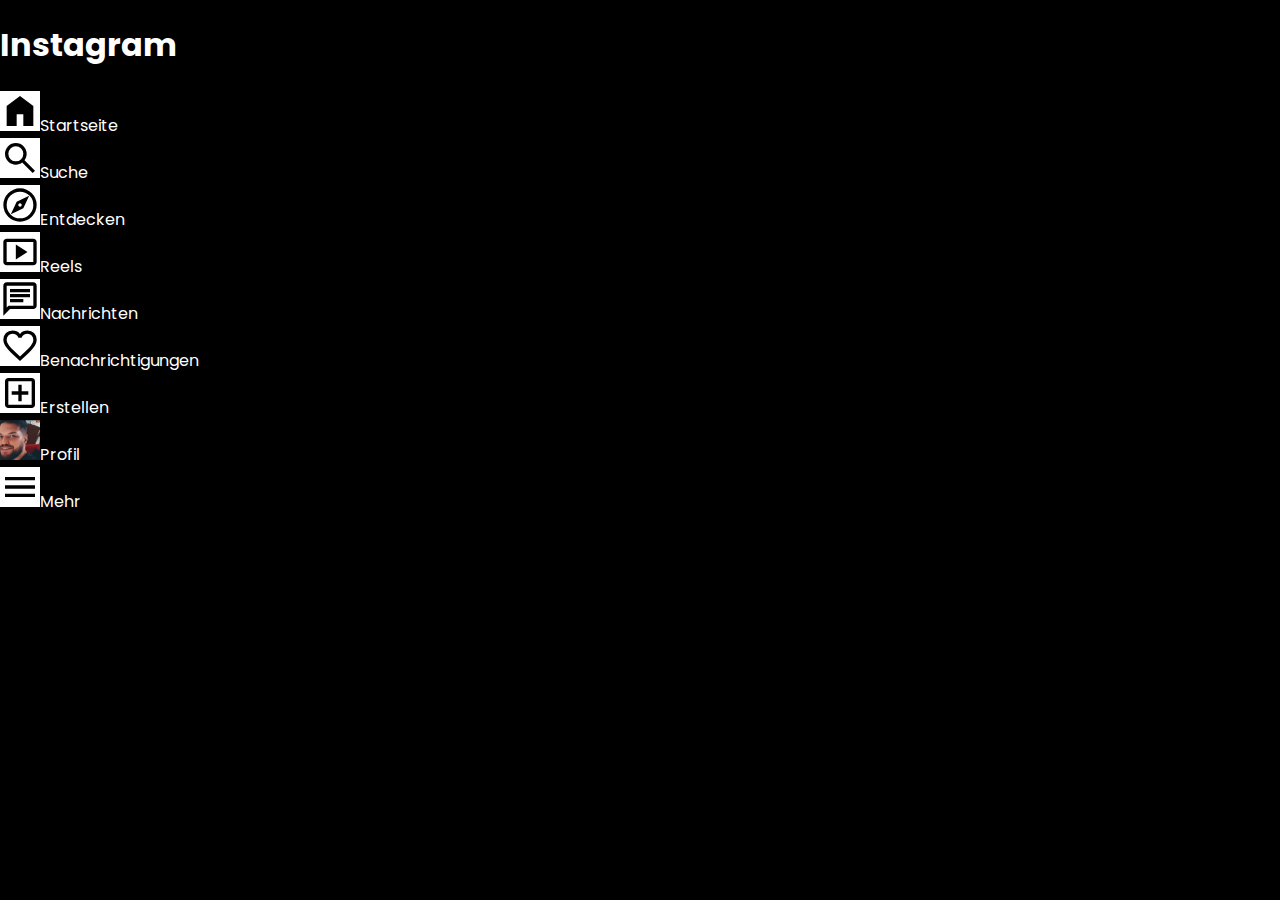
==== index.html @ 75d2e800 "instagram-clone.firststeps" ====
<!DOCTYPE html>
<html lang="en">
<head>
    <meta charset="UTF-8">
    <meta name="viewport" content="width=device-width, initial-scale=1.0">
    <title>Instagram</title>
    <link rel="stylesheet" href="style.css">
    <link rel="shortcut icon" href="./img/icons/logo-color.PNG" type="image/x-icon">
    <script src="script.js"></script>
</head>
<body>
    <div class="body-container">
        <div class="navbar-side">
            <div><h1>Instagram</h1></div>
            <div><img src="./img/icons/home.svg" alt="Icon"><span>Startseite</span></div>
            <div><img src="./img/icons/search.svg" alt="Icon"><span>Suche</span></div>
            <div><img src="./img/icons/explore.svg" alt="Icon"><span>Entdecken</span></div>
            <div><img src="./img/icons/reels.svg" alt="Icon"><span>Reels</span></div>
            <div><img src="./img/icons/chats.svg" alt="Icon"><span>Nachrichten</span></div>
            <div><img src="./img/icons/heart.svg" alt="Icon"><span>Benachrichtigungen</span></div>
            <div><img src="./img/icons/add.svg" alt="Icon"><span>Erstellen</span></div>
            <div><img src="./img/icons/seck.jpg" alt="Icon"><span>Profil</span></div>
            <div><img src="./img/icons/menu.svg" alt="Icon"><span>Mehr</span></div>
        </div>
        <div class="content-container">
            <div class="reel-bar">

            </div>
            <div class="content" id="content">

            </div>
        </div>
        <div class="suggestions-side">

        </div>
    </div>
</body>
</html>
---- style.css ----
/* poppins-100 - latin */
@font-face {
    font-display: swap; /* Check https://developer.mozilla.org/en-US/docs/Web/CSS/@font-face/font-display for other options. */
    font-family: 'Poppins';
    font-style: normal;
    font-weight: 100;
    src: url('../fonts/poppins-v20-latin-100.woff2') format('woff2'); /* Chrome 36+, Opera 23+, Firefox 39+, Safari 12+, iOS 10+ */
  }
  /* poppins-100italic - latin */
  @font-face {
    font-display: swap; /* Check https://developer.mozilla.org/en-US/docs/Web/CSS/@font-face/font-display for other options. */
    font-family: 'Poppins';
    font-style: italic;
    font-weight: 100;
    src: url('../fonts/poppins-v20-latin-100italic.woff2') format('woff2'); /* Chrome 36+, Opera 23+, Firefox 39+, Safari 12+, iOS 10+ */
  }
  /* poppins-200 - latin */
  @font-face {
    font-display: swap; /* Check https://developer.mozilla.org/en-US/docs/Web/CSS/@font-face/font-display for other options. */
    font-family: 'Poppins';
    font-style: normal;
    font-weight: 200;
    src: url('../fonts/poppins-v20-latin-200.woff2') format('woff2'); /* Chrome 36+, Opera 23+, Firefox 39+, Safari 12+, iOS 10+ */
  }
  /* poppins-200italic - latin */
  @font-face {
    font-display: swap; /* Check https://developer.mozilla.org/en-US/docs/Web/CSS/@font-face/font-display for other options. */
    font-family: 'Poppins';
    font-style: italic;
    font-weight: 200;
    src: url('../fonts/poppins-v20-latin-200italic.woff2') format('woff2'); /* Chrome 36+, Opera 23+, Firefox 39+, Safari 12+, iOS 10+ */
  }
  /* poppins-300 - latin */
  @font-face {
    font-display: swap; /* Check https://developer.mozilla.org/en-US/docs/Web/CSS/@font-face/font-display for other options. */
    font-family: 'Poppins';
    font-style: normal;
    font-weight: 300;
    src: url('../fonts/poppins-v20-latin-300.woff2') format('woff2'); /* Chrome 36+, Opera 23+, Firefox 39+, Safari 12+, iOS 10+ */
  }
  /* poppins-300italic - latin */
  @font-face {
    font-display: swap; /* Check https://developer.mozilla.org/en-US/docs/Web/CSS/@font-face/font-display for other options. */
    font-family: 'Poppins';
    font-style: italic;
    font-weight: 300;
    src: url('../fonts/poppins-v20-latin-300italic.woff2') format('woff2'); /* Chrome 36+, Opera 23+, Firefox 39+, Safari 12+, iOS 10+ */
  }
  /* poppins-regular - latin */
  @font-face {
    font-display: swap; /* Check https://developer.mozilla.org/en-US/docs/Web/CSS/@font-face/font-display for other options. */
    font-family: 'Poppins';
    font-style: normal;
    font-weight: 400;
    src: url('../fonts/poppins-v20-latin-regular.woff2') format('woff2'); /* Chrome 36+, Opera 23+, Firefox 39+, Safari 12+, iOS 10+ */
  }
  /* poppins-italic - latin */
  @font-face {
    font-display: swap; /* Check https://developer.mozilla.org/en-US/docs/Web/CSS/@font-face/font-display for other options. */
    font-family: 'Poppins';
    font-style: italic;
    font-weight: 400;
    src: url('../fonts/poppins-v20-latin-italic.woff2') format('woff2'); /* Chrome 36+, Opera 23+, Firefox 39+, Safari 12+, iOS 10+ */
  }
  /* poppins-500 - latin */
  @font-face {
    font-display: swap; /* Check https://developer.mozilla.org/en-US/docs/Web/CSS/@font-face/font-display for other options. */
    font-family: 'Poppins';
    font-style: normal;
    font-weight: 500;
    src: url('../fonts/poppins-v20-latin-500.woff2') format('woff2'); /* Chrome 36+, Opera 23+, Firefox 39+, Safari 12+, iOS 10+ */
  }
  /* poppins-500italic - latin */
  @font-face {
    font-display: swap; /* Check https://developer.mozilla.org/en-US/docs/Web/CSS/@font-face/font-display for other options. */
    font-family: 'Poppins';
    font-style: italic;
    font-weight: 500;
    src: url('../fonts/poppins-v20-latin-500italic.woff2') format('woff2'); /* Chrome 36+, Opera 23+, Firefox 39+, Safari 12+, iOS 10+ */
  }
  /* poppins-600 - latin */
  @font-face {
    font-display: swap; /* Check https://developer.mozilla.org/en-US/docs/Web/CSS/@font-face/font-display for other options. */
    font-family: 'Poppins';
    font-style: normal;
    font-weight: 600;
    src: url('../fonts/poppins-v20-latin-600.woff2') format('woff2'); /* Chrome 36+, Opera 23+, Firefox 39+, Safari 12+, iOS 10+ */
  }
  /* poppins-600italic - latin */
  @font-face {
    font-display: swap; /* Check https://developer.mozilla.org/en-US/docs/Web/CSS/@font-face/font-display for other options. */
    font-family: 'Poppins';
    font-style: italic;
    font-weight: 600;
    src: url('../fonts/poppins-v20-latin-600italic.woff2') format('woff2'); /* Chrome 36+, Opera 23+, Firefox 39+, Safari 12+, iOS 10+ */
  }
  /* poppins-700 - latin */
  @font-face {
    font-display: swap; /* Check https://developer.mozilla.org/en-US/docs/Web/CSS/@font-face/font-display for other options. */
    font-family: 'Poppins';
    font-style: normal;
    font-weight: 700;
    src: url('../fonts/poppins-v20-latin-700.woff2') format('woff2'); /* Chrome 36+, Opera 23+, Firefox 39+, Safari 12+, iOS 10+ */
  }
  /* poppins-700italic - latin */
  @font-face {
    font-display: swap; /* Check https://developer.mozilla.org/en-US/docs/Web/CSS/@font-face/font-display for other options. */
    font-family: 'Poppins';
    font-style: italic;
    font-weight: 700;
    src: url('../fonts/poppins-v20-latin-700italic.woff2') format('woff2'); /* Chrome 36+, Opera 23+, Firefox 39+, Safari 12+, iOS 10+ */
  }
  /* poppins-800 - latin */
  @font-face {
    font-display: swap; /* Check https://developer.mozilla.org/en-US/docs/Web/CSS/@font-face/font-display for other options. */
    font-family: 'Poppins';
    font-style: normal;
    font-weight: 800;
    src: url('../fonts/poppins-v20-latin-800.woff2') format('woff2'); /* Chrome 36+, Opera 23+, Firefox 39+, Safari 12+, iOS 10+ */
  }
  /* poppins-800italic - latin */
  @font-face {
    font-display: swap; /* Check https://developer.mozilla.org/en-US/docs/Web/CSS/@font-face/font-display for other options. */
    font-family: 'Poppins';
    font-style: italic;
    font-weight: 800;
    src: url('../fonts/poppins-v20-latin-800italic.woff2') format('woff2'); /* Chrome 36+, Opera 23+, Firefox 39+, Safari 12+, iOS 10+ */
  }
  /* poppins-900 - latin */
  @font-face {
    font-display: swap; /* Check https://developer.mozilla.org/en-US/docs/Web/CSS/@font-face/font-display for other options. */
    font-family: 'Poppins';
    font-style: normal;
    font-weight: 900;
    src: url('../fonts/poppins-v20-latin-900.woff2') format('woff2'); /* Chrome 36+, Opera 23+, Firefox 39+, Safari 12+, iOS 10+ */
  }
  /* poppins-900italic - latin */
  @font-face {
    font-display: swap; /* Check https://developer.mozilla.org/en-US/docs/Web/CSS/@font-face/font-display for other options. */
    font-family: 'Poppins';
    font-style: italic;
    font-weight: 900;
    src: url('../fonts/poppins-v20-latin-900italic.woff2') format('woff2'); /* Chrome 36+, Opera 23+, Firefox 39+, Safari 12+, iOS 10+ */
  }
/* pacifico-regular - latin */
@font-face {
    font-display: swap; /* Check https://developer.mozilla.org/en-US/docs/Web/CSS/@font-face/font-display for other options. */
    font-family: 'Pacifico';
    font-style: normal;
    font-weight: 400;
    src: url('../fonts/pacifico-v22-latin-regular.woff2') format('woff2'); /* Chrome 36+, Opera 23+, Firefox 39+, Safari 12+, iOS 10+ */
  }
/* Main Settings*/
body {
    background-color: black;
    color: white;
    margin: 0;
    font-family: "Poppins", sans-serif;
}

.navbar-side {

}

.navbar-side div {

}

.navbar-side img {
    height: 40px;
    width: auto;
    background-color: white;
}

.navbar-side span {

}
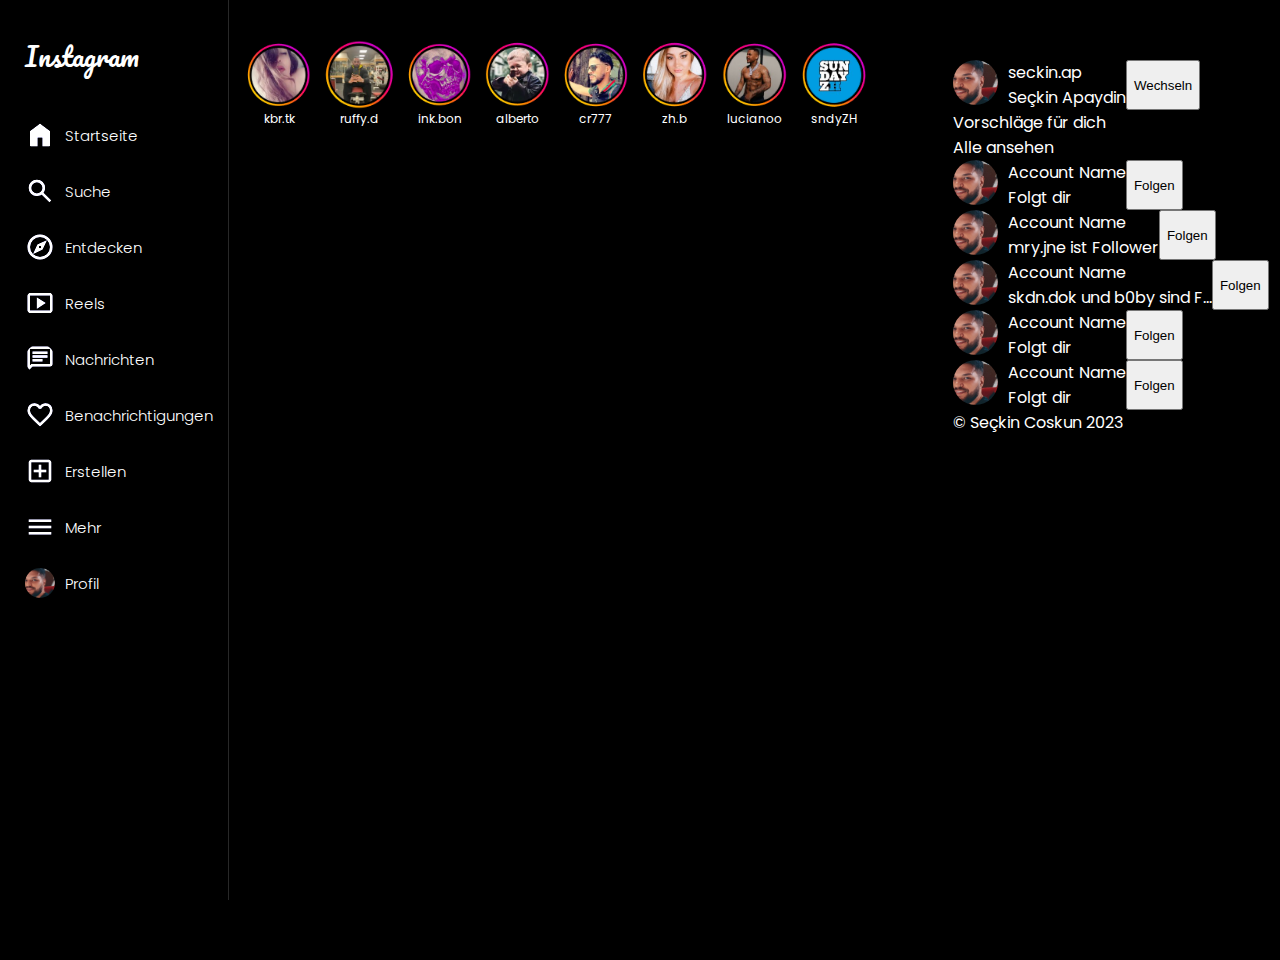
==== commit 43642844: "instagram-clone.improvements" ====
--- a/index.html
+++ b/index.html
@@ -1,38 +1,108 @@
 <!DOCTYPE html>
 <html lang="en">
-<head>
-    <meta charset="UTF-8">
-    <meta name="viewport" content="width=device-width, initial-scale=1.0">
+  <head>
+    <meta charset="UTF-8" />
+    <meta name="viewport" content="width=device-width, initial-scale=1.0" />
     <title>Instagram</title>
-    <link rel="stylesheet" href="style.css">
-    <link rel="shortcut icon" href="./img/icons/logo-color.PNG" type="image/x-icon">
+    <link rel="stylesheet" href="style.css" />
+    <link
+      rel="shortcut icon"
+      href="./img/icons/logo-color.PNG"
+      type="image/x-icon"
+    />
     <script src="script.js"></script>
-</head>
-<body>
+  </head>
+  <body>
     <div class="body-container">
-        <div class="navbar-side">
-            <div><h1>Instagram</h1></div>
-            <div><img src="./img/icons/home.svg" alt="Icon"><span>Startseite</span></div>
-            <div><img src="./img/icons/search.svg" alt="Icon"><span>Suche</span></div>
-            <div><img src="./img/icons/explore.svg" alt="Icon"><span>Entdecken</span></div>
-            <div><img src="./img/icons/reels.svg" alt="Icon"><span>Reels</span></div>
-            <div><img src="./img/icons/chats.svg" alt="Icon"><span>Nachrichten</span></div>
-            <div><img src="./img/icons/heart.svg" alt="Icon"><span>Benachrichtigungen</span></div>
-            <div><img src="./img/icons/add.svg" alt="Icon"><span>Erstellen</span></div>
-            <div><img src="./img/icons/seck.jpg" alt="Icon"><span>Profil</span></div>
-            <div><img src="./img/icons/menu.svg" alt="Icon"><span>Mehr</span></div>
+
+      <div class="navbar-side">
+        <div class="heading-div"><h1>Instagram</h1></div>
+        <div>
+          <img
+            src="./img/icons/home.svg"
+            class="white-outline"
+            alt="Icon"
+          /><span>Startseite</span>
         </div>
+        <div>
+          <img
+            src="./img/icons/search.svg"
+            class="white-outline"
+            alt="Icon"
+          /><span>Suche</span>
+        </div>
+        <div>
+          <img
+            src="./img/icons/explore.svg"
+            class="white-outline"
+            alt="Icon"
+          /><span>Entdecken</span>
+        </div>
+        <div>
+          <img
+            src="./img/icons/reels.svg"
+            class="white-outline"
+            alt="Icon"
+          /><span>Reels</span>
+        </div>
+        <div>
+          <img
+            src="./img/icons/chats.svg"
+            class="white-outline"
+            alt="Icon"
+          /><span>Nachrichten</span>
+        </div>
+        <div>
+          <img
+            src="./img/icons/heart.svg"
+            class="white-outline"
+            alt="Icon"
+          /><span>Benachrichtigungen</span>
+        </div>
+        <div>
+          <img
+            src="./img/icons/add.svg"
+            class="white-outline"
+            alt="Icon"
+          /><span>Erstellen</span>
+        </div>
+        <div>
+          <img
+            src="./img/icons/menu.svg"
+            class="white-outline end"
+            alt="Icon"
+          /><span>Mehr</span>
+        </div>
+        <div>
+          <img src="./img/icons/seck.jpg" alt="Icon" /><span>Profil</span>
+        </div>
+      </div>
+
+      <div class="main-container">
         <div class="content-container">
-            <div class="reel-bar">
-
-            </div>
-            <div class="content" id="content">
-
-            </div>
+          <div class="reel-bar">
+            <div><img src="./img/reel1.PNG" alt="Reel Bild"><span>kbr.tk</span></div>
+            <div><img src="./img/reel2.PNG" alt="Reel Bild"><span>ruffy.d</span></div>
+            <div><img src="./img/reel3.PNG" alt="Reel Bild"><span>ink.bon</span></div>
+            <div><img src="./img/reel4.PNG" alt="Reel Bild"><span>alberto</span></div>
+            <div><img src="./img/reel5.PNG" alt="Reel Bild"><span>cr777</span></div>
+            <div><img src="./img/reel6.PNG" alt="Reel Bild"><span>zh.b</span></div>
+            <div><img src="./img/reel7.PNG" alt="Reel Bild"><span>lucianoo</span></div>
+            <div><img src="./img/reel8.PNG" alt="Reel Bild"><span>sndyZH</span></div>
+          </div>
+          <div class="content" id="content"></div>
         </div>
         <div class="suggestions-side">
-
+          <div class="flex"><img src="./img/icons/seck.jpg" alt="Account Bild"><div class="info-div"><p>seckin.ap</p><span>Seçkin Apaydin</span></div> <button>Wechseln</button></div>
+          <div><span>Vorschläge für dich</span><p>Alle ansehen</p></div>
+          <div class="flex"><img src="./img/icons/seck.jpg" alt="Account Bild"><div class="info-div"><p>Account Name</p><span>Folgt dir</span></div><button>Folgen</button></div>
+          <div class="flex"><img src="./img/icons/seck.jpg" alt="Account Bild"><div class="info-div"><p>Account Name</p><span>mry.jne ist Follower</span></div><button>Folgen</button></div>
+          <div class="flex"><img src="./img/icons/seck.jpg" alt="Account Bild"><div class="info-div"><p>Account Name</p><span>skdn.dok und b0by sind F...</span></div><button>Folgen</button></div>
+          <div class="flex"><img src="./img/icons/seck.jpg" alt="Account Bild"><div class="info-div"><p>Account Name</p><span>Folgt dir</span></div><button>Folgen</button></div>
+          <div class="flex"><img src="./img/icons/seck.jpg" alt="Account Bild"><div class="info-div"><p>Account Name</p><span>Folgt dir</span></div><button>Folgen</button></div>
+          <div> &copy; Seçkin Coskun 2023</div>
         </div>
+      </div>
     </div>
-</body>
-</html>+  </body>
+</html>
--- a/style.css
+++ b/style.css
@@ -150,7 +150,8 @@
     font-weight: 400;
     src: url('../fonts/pacifico-v22-latin-regular.woff2') format('woff2'); /* Chrome 36+, Opera 23+, Firefox 39+, Safari 12+, iOS 10+ */
   }
-/* Main Settings*/
+
+/* START of Main Settings / Templates*/
 body {
     background-color: black;
     color: white;
@@ -158,20 +159,147 @@
     font-family: "Poppins", sans-serif;
 }
 
+p {
+  margin: 0;
+}
+
+.white-outline {
+  filter: invert(100%) sepia(4%) saturate(1091%) hue-rotate(203deg) brightness(116%) contrast(100%);
+}
+
+.d-none {
+  display: none;
+}
+
+.body-container {
+  display: flex;
+}
+/* END of Main Settings / Templates*/
+
+/* START of Navbar Side Settings */
 .navbar-side {
-
+  margin-left: 15px;
+  border-right: 1px solid rgba(255, 255, 255, 0.158);
+  width: 260px;
+  height: 100vh;
 }
 
 .navbar-side div {
-
+  display: flex;
+  align-items: center;
+  padding: 3px 0px 3px 10px;
+  margin-right: 10px;
+  border-radius: 5px;
+  margin-bottom: 10px;
+  margin-top: 10px;
+}
+
+.navbar-side div:hover {
+  background-color: rgb(37, 37, 37);
+  cursor: pointer;
+}
+
+.navbar-side h1 {
+    font-family: "Pacifico", sans-serif;
+    font-size: 26px;
+    font-weight: 400;
+    margin: 20px 0px 20px 0px;
+
+}
+
+.heading-div:hover {
+  background-color: black !important;
+  cursor: default !important;
 }
 
 .navbar-side img {
-    height: 40px;
+    height: 30px;
     width: auto;
     background-color: white;
+    margin: 5px 10px 5px 0px;
+    border-radius: 20px;
 }
 
 .navbar-side span {
-
-}+  font-weight: 300;
+  font-size: 15px;
+  margin: 0;
+}
+
+.navbar-side span:hover {
+  font-weight: 500;
+}
+/* END of Navbar Side Settings */
+
+/* START of Main Container Settings */
+.main-container {
+  width: 100%;
+  display: flex;
+  justify-content: center;
+  padding-top: 40px;
+}
+/* END of Main Container Settings */
+
+/* START of Reelbar Settings */
+.reel-bar {
+  display: flex;
+  flex-direction: row;
+}
+
+.reel-bar div {
+  display: flex;
+  flex-direction: column;
+  align-items: center;
+}
+
+.reel-bar div:hover {
+  cursor: pointer;
+}
+
+.reel-bar img {
+  height: 70px;
+}
+
+.reel-bar span {
+  font-size: 12px;
+}
+/* END of Reelbar Settings */
+
+/* START of Content(JavaScript) Settings */
+
+
+
+
+
+
+
+
+/* END of Content(JavaScript) Settings */
+
+/* START of Suggestion Settings */
+
+.suggestions-side {
+  display: flex;
+  flex-direction: column;
+  padding-left: 80px;
+  height: 100vh;
+  margin-top: 20px;
+}
+
+.flex {
+  display: flex;
+}
+
+
+.suggestions-side img {
+  height: 45px;
+  width: auto;
+  border-radius: 40px;
+  margin-right: 10px;
+}
+
+
+
+
+
+/* END of Suggestion Settings */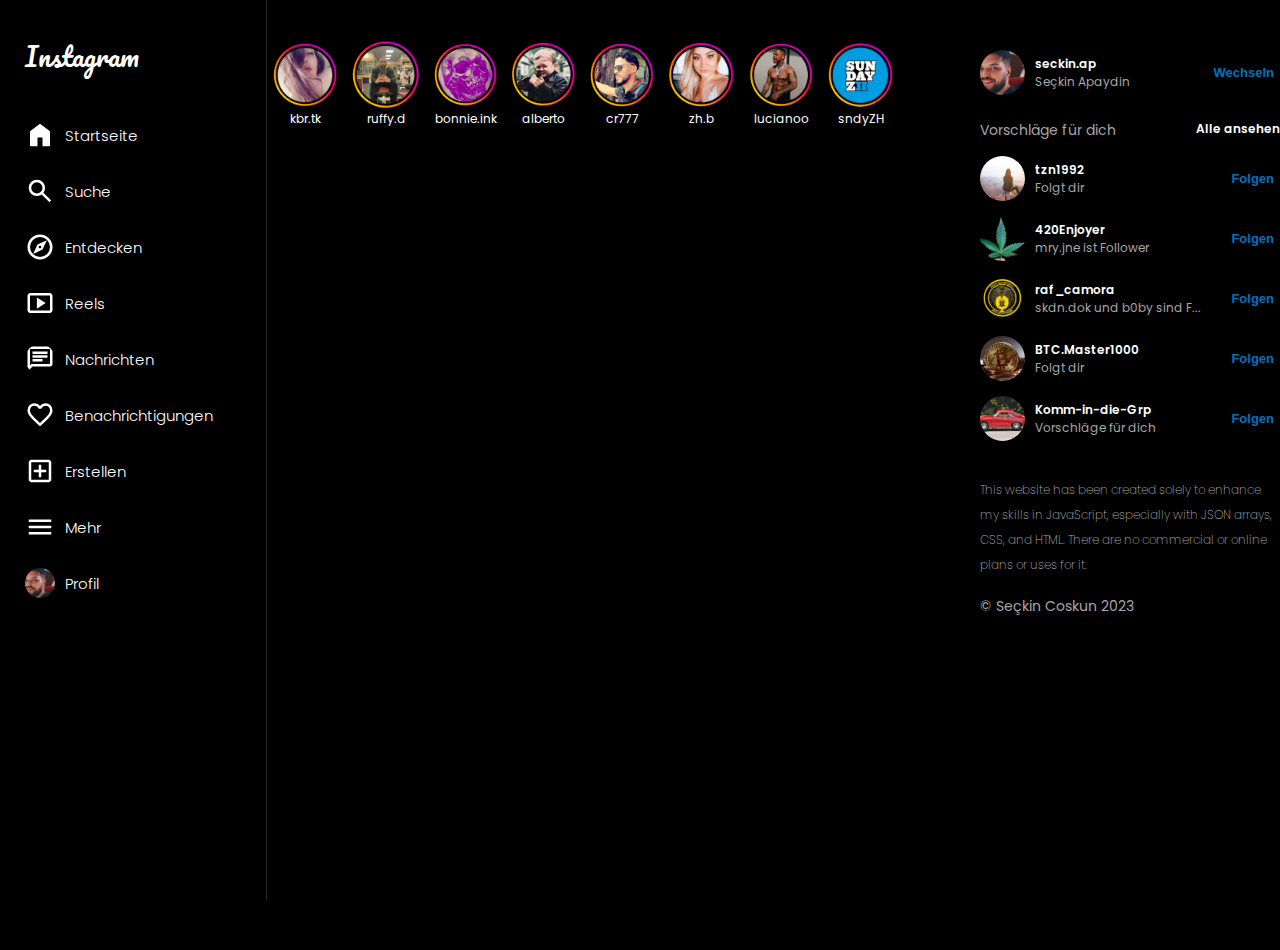
==== commit 1914ea26: "instagram-clone.improves" ====
--- a/index.html
+++ b/index.html
@@ -83,7 +83,7 @@
           <div class="reel-bar">
             <div><img src="./img/reel1.PNG" alt="Reel Bild"><span>kbr.tk</span></div>
             <div><img src="./img/reel2.PNG" alt="Reel Bild"><span>ruffy.d</span></div>
-            <div><img src="./img/reel3.PNG" alt="Reel Bild"><span>ink.bon</span></div>
+            <div><img src="./img/reel3.PNG" alt="Reel Bild"><span>bonnie.ink</span></div>
             <div><img src="./img/reel4.PNG" alt="Reel Bild"><span>alberto</span></div>
             <div><img src="./img/reel5.PNG" alt="Reel Bild"><span>cr777</span></div>
             <div><img src="./img/reel6.PNG" alt="Reel Bild"><span>zh.b</span></div>
@@ -93,14 +93,15 @@
           <div class="content" id="content"></div>
         </div>
         <div class="suggestions-side">
-          <div class="flex"><img src="./img/icons/seck.jpg" alt="Account Bild"><div class="info-div"><p>seckin.ap</p><span>Seçkin Apaydin</span></div> <button>Wechseln</button></div>
-          <div><span>Vorschläge für dich</span><p>Alle ansehen</p></div>
-          <div class="flex"><img src="./img/icons/seck.jpg" alt="Account Bild"><div class="info-div"><p>Account Name</p><span>Folgt dir</span></div><button>Folgen</button></div>
-          <div class="flex"><img src="./img/icons/seck.jpg" alt="Account Bild"><div class="info-div"><p>Account Name</p><span>mry.jne ist Follower</span></div><button>Folgen</button></div>
-          <div class="flex"><img src="./img/icons/seck.jpg" alt="Account Bild"><div class="info-div"><p>Account Name</p><span>skdn.dok und b0by sind F...</span></div><button>Folgen</button></div>
-          <div class="flex"><img src="./img/icons/seck.jpg" alt="Account Bild"><div class="info-div"><p>Account Name</p><span>Folgt dir</span></div><button>Folgen</button></div>
-          <div class="flex"><img src="./img/icons/seck.jpg" alt="Account Bild"><div class="info-div"><p>Account Name</p><span>Folgt dir</span></div><button>Folgen</button></div>
-          <div> &copy; Seçkin Coskun 2023</div>
+          <div class="suggestion-row"><img src="./img/icons/seck.jpg" alt="Account Bild"><div class="info-div"><p>seckin.ap</p><span>Seçkin Apaydin</span></div> <button>Wechseln</button></div>
+          <div class="special-row"><span>Vorschläge für dich</span><p>Alle ansehen</p></div>
+          <div class="suggestion-row"><img src="./img/random.jpg" alt="Account Bild"><div class="info-div"><p>tzn1992</p><span>Folgt dir</span></div><button>Folgen</button></div>
+          <div class="suggestion-row"><img src="./img/mari.jpg" alt="Account Bild"><div class="info-div"><p>420Enjoyer</p><span>mry.jne ist Follower</span></div><button>Folgen</button></div>
+          <div class="suggestion-row"><img src="./img/raf.PNG" alt="Account Bild"><div class="info-div"><p>raf_camora</p><span>skdn.dok und b0by sind F...</span></div><button>Folgen</button></div>
+          <div class="suggestion-row"><img src="./img/bitcoin.jpg" alt="Account Bild"><div class="info-div"><p>BTC.Master1000</p><span>Folgt dir</span></div><button>Folgen</button></div>
+          <div class="suggestion-row"><img src="./img/porsche.jpg" alt="Account Bild"><div class="info-div"><p>Komm-in-die-Grp</p><span>Vorschläge für dich</span></div><button>Folgen</button></div>
+          <div class="footer-text"><span>This website has been created solely to enhance my skills in JavaScript, especially with JSON arrays, CSS, and HTML. There are no commercial or online plans or uses for it.</span></div>
+          <div class="footer-div"> &copy; Seçkin Coskun 2023</div>
         </div>
       </div>
     </div>
--- a/style.css
+++ b/style.css
@@ -171,6 +171,11 @@
   display: none;
 }
 
+.space-between {
+  display: flex;
+  justify-content: space-between;
+}
+
 .body-container {
   display: flex;
 }
@@ -180,7 +185,7 @@
 .navbar-side {
   margin-left: 15px;
   border-right: 1px solid rgba(255, 255, 255, 0.158);
-  width: 260px;
+  width: 360px;
   height: 100vh;
 }
 
@@ -215,7 +220,6 @@
 .navbar-side img {
     height: 30px;
     width: auto;
-    background-color: white;
     margin: 5px 10px 5px 0px;
     border-radius: 20px;
 }
@@ -283,23 +287,91 @@
   flex-direction: column;
   padding-left: 80px;
   height: 100vh;
-  margin-top: 20px;
+  margin-top: 10px;
+  width: 300px;
+}
+
+.suggestion-row {
+  display: flex;
+  margin-bottom: 15px;
+}
+
+.special-row {
+  display: flex;
+  justify-content: space-between;
+  margin: 10px 0px 15px 0px;
+}
+
+.special-row p:hover {
+  color: #A7A7A7;
+}
+
+.special-row span {
+  font-size: 14px !important;
 }
 
 .flex {
   display: flex;
 }
 
+.info-div {
+  width: 250px;
+  display: flex;
+  flex-direction: column;
+  justify-content: center;
+}
 
 .suggestions-side img {
   height: 45px;
-  width: auto;
+  width: 45px;
   border-radius: 40px;
   margin-right: 10px;
-}
-
-
-
-
+  object-fit: cover;
+}
+
+.suggestions-side span {
+  font-size: 12px;
+  color: #A7A7A7;
+}
+
+.suggestions-side p {
+  font-size: 12px;
+  font-weight: 600;
+}
+
+.suggestions-side p:hover {
+  cursor: pointer;
+}
+
+.suggestions-side button {
+  background-color: black;
+  color: #0072BD;
+  border: none;
+  font-size: 13px;
+  font-weight: 600;
+}
+
+.suggestions-side button:hover {
+  color: azure;
+  cursor: pointer;
+}
+
+.footer-text {
+  margin-top: 20px;
+}
+
+.footer-text span {
+  color: #A7A7A7;
+  font-size: 12px;
+  font-weight: 200;
+  margin: 0;
+  padding: 0;
+}
+
+.footer-div {
+  color: #A7A7A7;
+  font-size: 14px;
+  margin-top: 20px;
+}
 
 /* END of Suggestion Settings */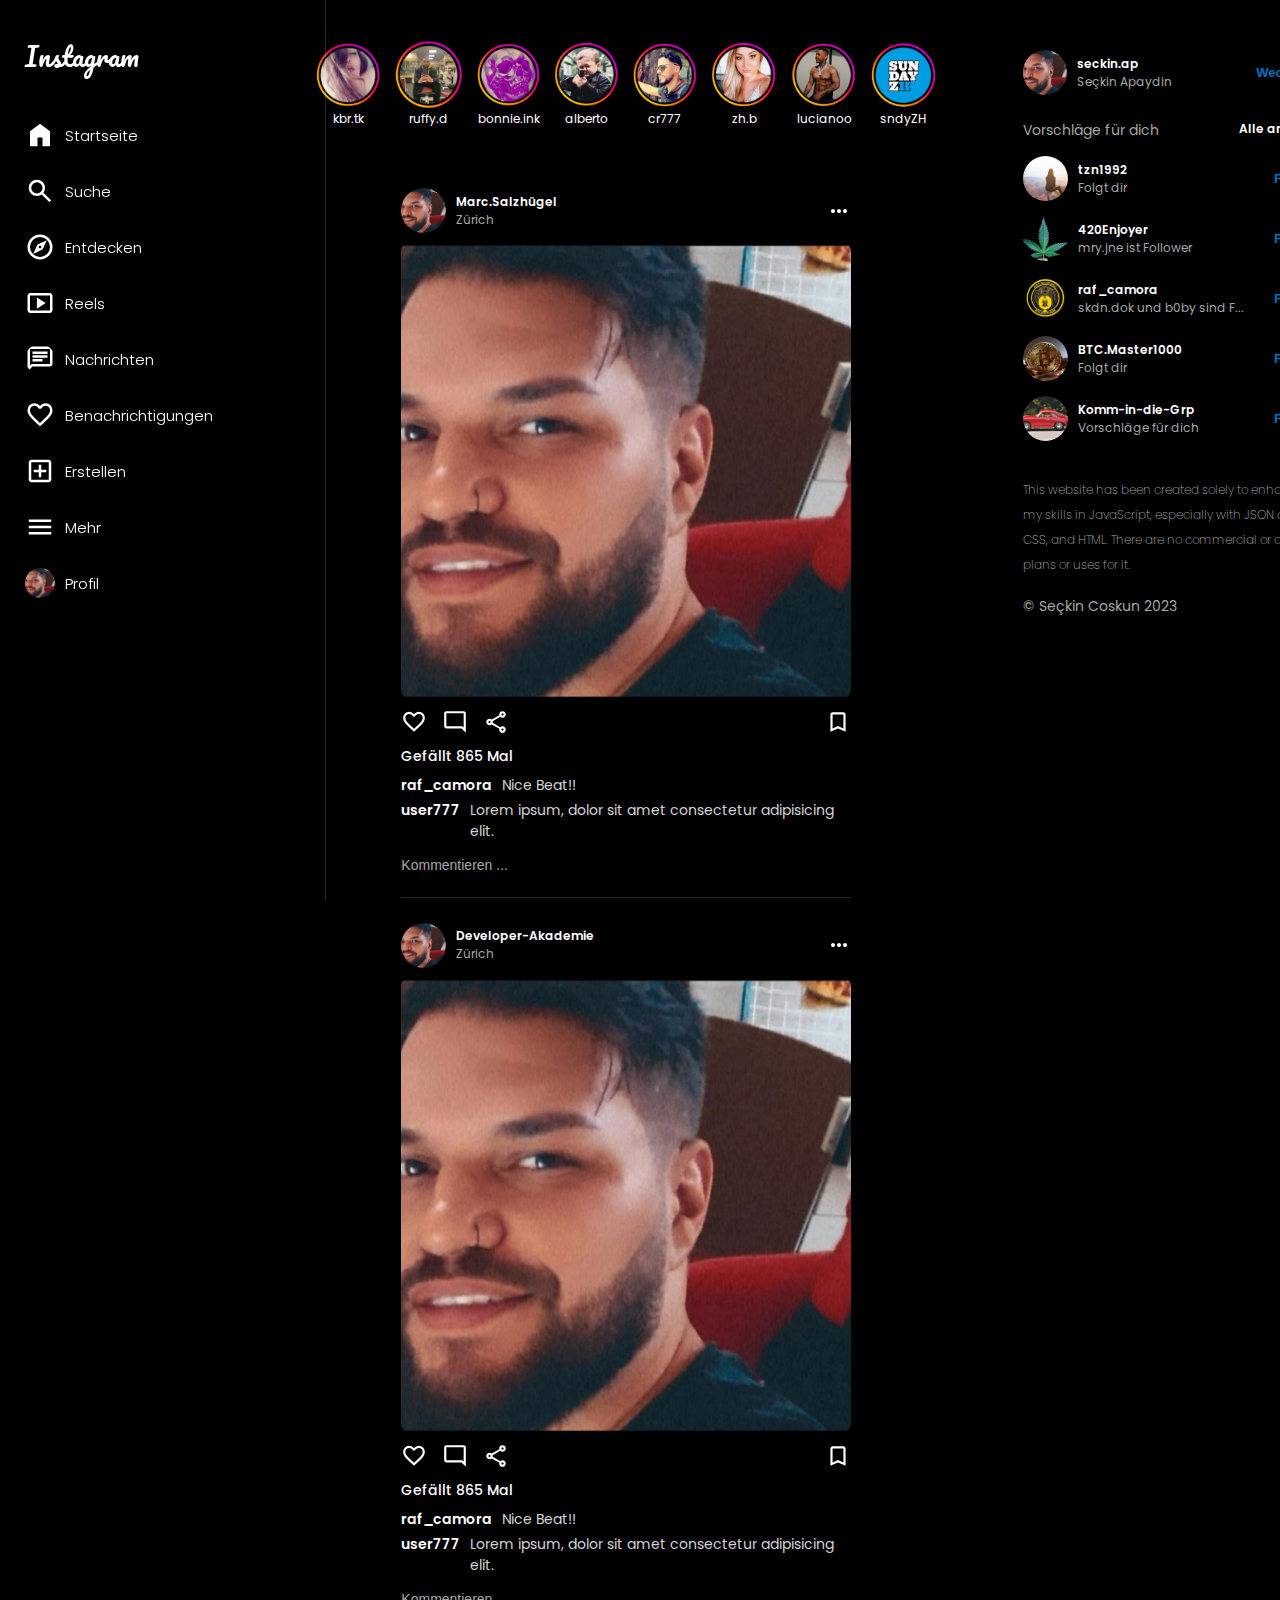
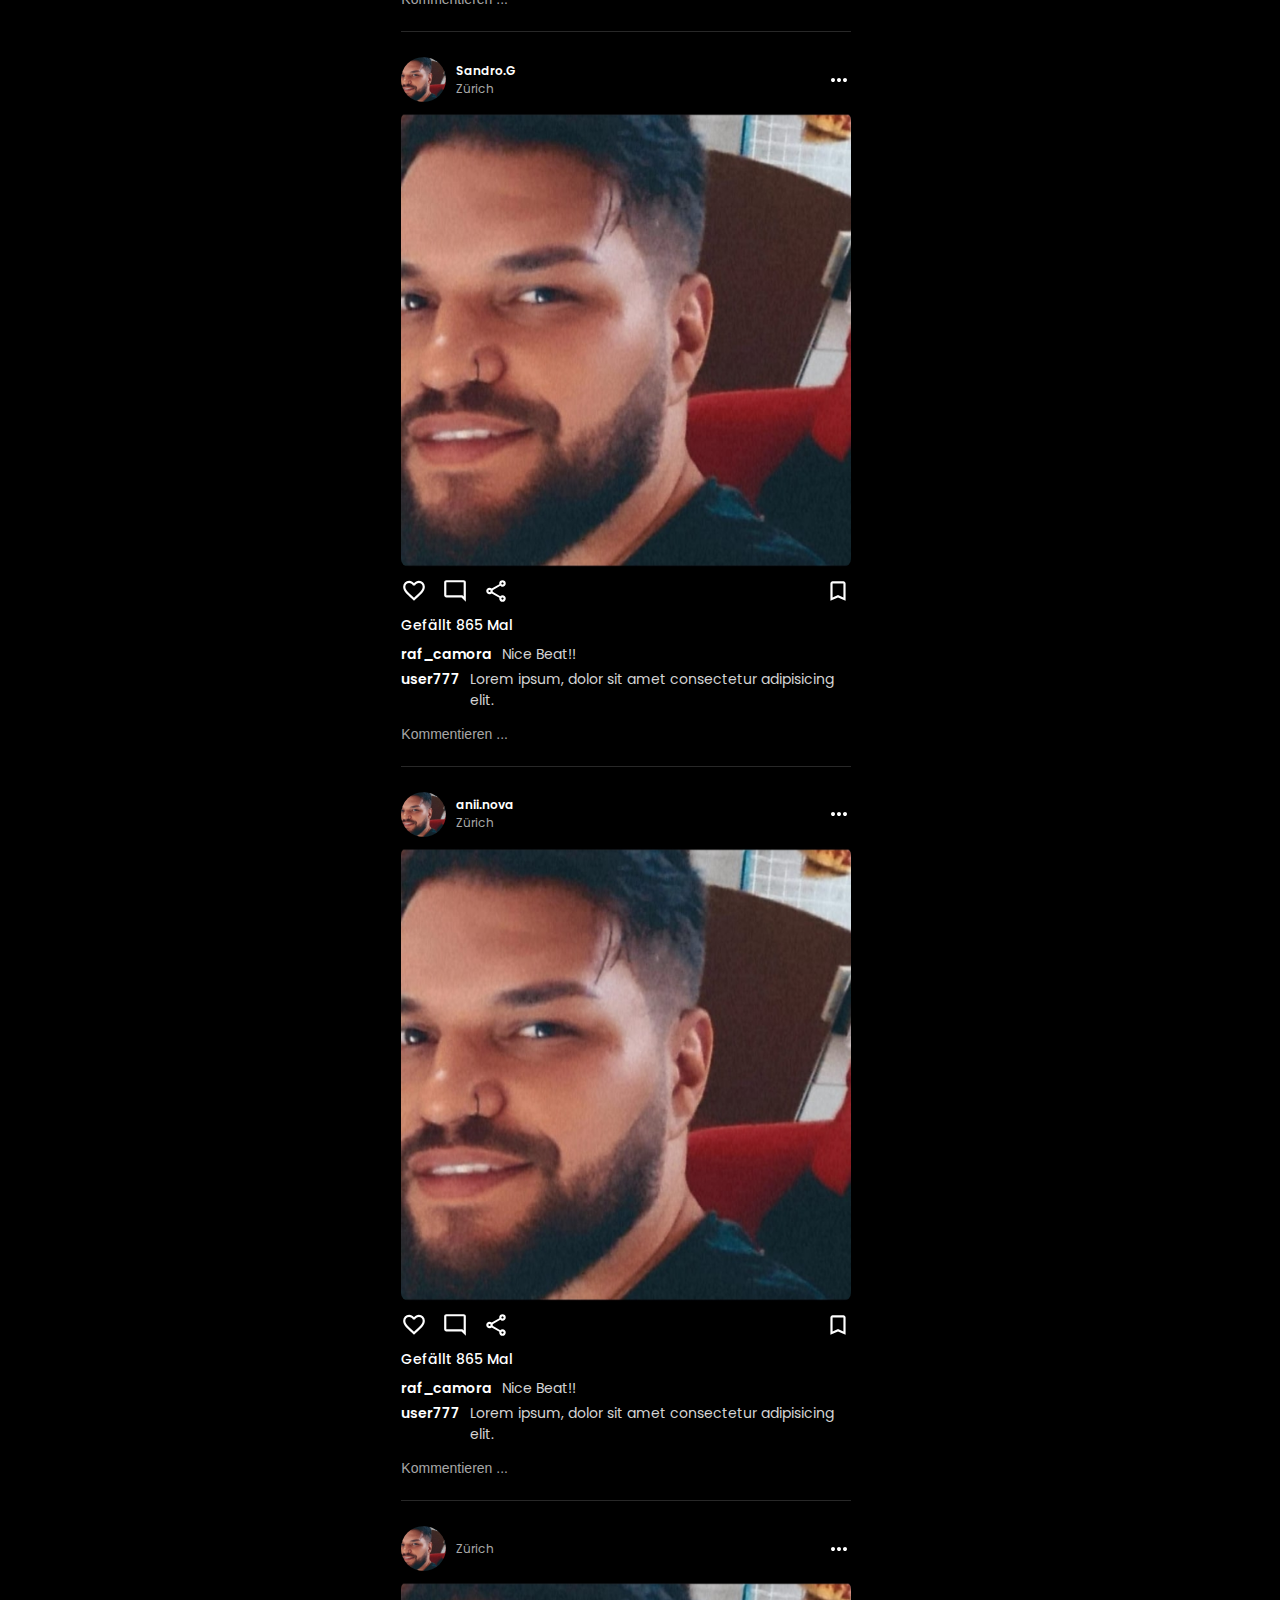
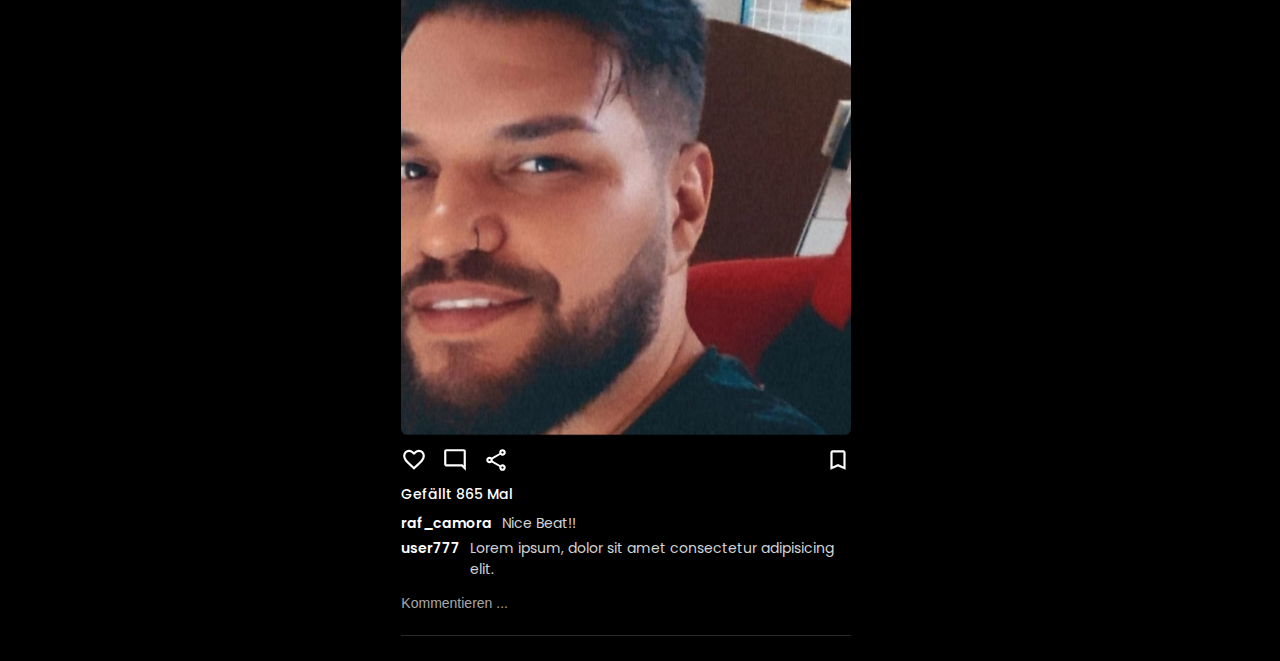
==== commit 55cf8abd: "insta-clone.improvements" ====
--- a/index.html
+++ b/index.html
@@ -12,9 +12,8 @@
     />
     <script src="script.js"></script>
   </head>
-  <body>
+  <body onload="render()">
     <div class="body-container">
-
       <div class="navbar-side">
         <div class="heading-div"><h1>Instagram</h1></div>
         <div>
@@ -81,27 +80,146 @@
       <div class="main-container">
         <div class="content-container">
           <div class="reel-bar">
-            <div><img src="./img/reel1.PNG" alt="Reel Bild"><span>kbr.tk</span></div>
-            <div><img src="./img/reel2.PNG" alt="Reel Bild"><span>ruffy.d</span></div>
-            <div><img src="./img/reel3.PNG" alt="Reel Bild"><span>bonnie.ink</span></div>
-            <div><img src="./img/reel4.PNG" alt="Reel Bild"><span>alberto</span></div>
-            <div><img src="./img/reel5.PNG" alt="Reel Bild"><span>cr777</span></div>
-            <div><img src="./img/reel6.PNG" alt="Reel Bild"><span>zh.b</span></div>
-            <div><img src="./img/reel7.PNG" alt="Reel Bild"><span>lucianoo</span></div>
-            <div><img src="./img/reel8.PNG" alt="Reel Bild"><span>sndyZH</span></div>
-          </div>
-          <div class="content" id="content"></div>
+            <div>
+              <img src="./img/reel1.PNG" alt="Reel Bild" /><span>kbr.tk</span>
+            </div>
+            <div>
+              <img src="./img/reel2.PNG" alt="Reel Bild" /><span>ruffy.d</span>
+            </div>
+            <div>
+              <img src="./img/reel3.PNG" alt="Reel Bild" /><span
+                >bonnie.ink</span
+              >
+            </div>
+            <div>
+              <img src="./img/reel4.PNG" alt="Reel Bild" /><span>alberto</span>
+            </div>
+            <div>
+              <img src="./img/reel5.PNG" alt="Reel Bild" /><span>cr777</span>
+            </div>
+            <div>
+              <img src="./img/reel6.PNG" alt="Reel Bild" /><span>zh.b</span>
+            </div>
+            <div>
+              <img src="./img/reel7.PNG" alt="Reel Bild" /><span>lucianoo</span>
+            </div>
+            <div>
+              <img src="./img/reel8.PNG" alt="Reel Bild" /><span>sndyZH</span>
+            </div>
+          </div>
+          <div class="cards" id="cards">
+            <div class="card" id="card">
+              <div class="card-title-row">
+                <img
+                  class="card-title-row-img1"
+                  src="./img/icons/seck.jpg"
+                  alt="Account Bild"
+                />
+                <div class="card-title-row-div">
+                  <p>seckin.ap</p>
+                  <span>Zürich</span>
+                </div>
+                <img
+                  class="white-outline"
+                  src="./img/icons/dots.svg"
+                  alt="Punkte Icon"
+                />
+              </div>
+              <div class="card-image">
+                <img src="./img/icons/seck.jpg" alt="Account Bild" />
+              </div>
+              <div class="card-icon-row white-outline">
+                <div class="icon-margin">
+                  <img src="./img/icons/heart.svg" alt="Herz Icon" /><img
+                    src="./img/icons/comment.svg"
+                    alt="Chat Icon"
+                  /><img src="./img/icons/share.svg" alt="Teilen Icon" />
+                </div>
+                <div>
+                  <img src="./img/icons/bookmark.svg" alt="Buchmarke Icon" />
+                </div>
+              </div>
+              <div class="card-likes"><span>Gefällt 31.568 Mal</span></div>
+              <div class="card-comments">
+                <div>
+                  <p>raf_camora</p>
+                  <span>Nice Beat!!</span>
+                </div>
+                <div>
+                  <p>user777</p>
+                  <span
+                    >Lorem ipsum, dolor sit amet consectetur adipisicing
+                    elit.</span
+                  >
+                </div>
+              </div>
+              <div class="card-input">
+                <input type="text" placeholder="Kommentieren ..." max="250" />
+              </div>
+            </div>
+          </div>
         </div>
         <div class="suggestions-side">
-          <div class="suggestion-row"><img src="./img/icons/seck.jpg" alt="Account Bild"><div class="info-div"><p>seckin.ap</p><span>Seçkin Apaydin</span></div> <button>Wechseln</button></div>
-          <div class="special-row"><span>Vorschläge für dich</span><p>Alle ansehen</p></div>
-          <div class="suggestion-row"><img src="./img/random.jpg" alt="Account Bild"><div class="info-div"><p>tzn1992</p><span>Folgt dir</span></div><button>Folgen</button></div>
-          <div class="suggestion-row"><img src="./img/mari.jpg" alt="Account Bild"><div class="info-div"><p>420Enjoyer</p><span>mry.jne ist Follower</span></div><button>Folgen</button></div>
-          <div class="suggestion-row"><img src="./img/raf.PNG" alt="Account Bild"><div class="info-div"><p>raf_camora</p><span>skdn.dok und b0by sind F...</span></div><button>Folgen</button></div>
-          <div class="suggestion-row"><img src="./img/bitcoin.jpg" alt="Account Bild"><div class="info-div"><p>BTC.Master1000</p><span>Folgt dir</span></div><button>Folgen</button></div>
-          <div class="suggestion-row"><img src="./img/porsche.jpg" alt="Account Bild"><div class="info-div"><p>Komm-in-die-Grp</p><span>Vorschläge für dich</span></div><button>Folgen</button></div>
-          <div class="footer-text"><span>This website has been created solely to enhance my skills in JavaScript, especially with JSON arrays, CSS, and HTML. There are no commercial or online plans or uses for it.</span></div>
-          <div class="footer-div"> &copy; Seçkin Coskun 2023</div>
+          <div class="suggestion-row">
+            <img src="./img/icons/seck.jpg" alt="Account Bild" />
+            <div class="info-div">
+              <p>seckin.ap</p>
+              <span>Seçkin Apaydin</span>
+            </div>
+            <button>Wechseln</button>
+          </div>
+          <div class="special-row">
+            <span>Vorschläge für dich</span>
+            <p>Alle ansehen</p>
+          </div>
+          <div class="suggestion-row">
+            <img src="./img/random.jpg" alt="Account Bild" />
+            <div class="info-div">
+              <p>tzn1992</p>
+              <span>Folgt dir</span>
+            </div>
+            <button>Folgen</button>
+          </div>
+          <div class="suggestion-row">
+            <img src="./img/mari.jpg" alt="Account Bild" />
+            <div class="info-div">
+              <p>420Enjoyer</p>
+              <span>mry.jne ist Follower</span>
+            </div>
+            <button>Folgen</button>
+          </div>
+          <div class="suggestion-row">
+            <img src="./img/raf.PNG" alt="Account Bild" />
+            <div class="info-div">
+              <p>raf_camora</p>
+              <span>skdn.dok und b0by sind F...</span>
+            </div>
+            <button>Folgen</button>
+          </div>
+          <div class="suggestion-row">
+            <img src="./img/bitcoin.jpg" alt="Account Bild" />
+            <div class="info-div">
+              <p>BTC.Master1000</p>
+              <span>Folgt dir</span>
+            </div>
+            <button>Folgen</button>
+          </div>
+          <div class="suggestion-row">
+            <img src="./img/porsche.jpg" alt="Account Bild" />
+            <div class="info-div">
+              <p>Komm-in-die-Grp</p>
+              <span>Vorschläge für dich</span>
+            </div>
+            <button>Folgen</button>
+          </div>
+          <div class="footer-text">
+            <span
+              >This website has been created solely to enhance my skills in
+              JavaScript, especially with JSON arrays, CSS, and HTML. There are
+              no commercial or online plans or uses for it.</span
+            >
+          </div>
+          <div class="footer-div">&copy; Seçkin Coskun 2023</div>
         </div>
       </div>
     </div>
--- a/style.css
+++ b/style.css
@@ -185,8 +185,9 @@
 .navbar-side {
   margin-left: 15px;
   border-right: 1px solid rgba(255, 255, 255, 0.158);
-  width: 360px;
+  width: 310px;
   height: 100vh;
+  position: fixed;
 }
 
 .navbar-side div {
@@ -241,6 +242,7 @@
   display: flex;
   justify-content: center;
   padding-top: 40px;
+  padding-left: 310px;
 }
 /* END of Main Container Settings */
 
@@ -248,6 +250,7 @@
 .reel-bar {
   display: flex;
   flex-direction: row;
+  margin-bottom: 60px;
 }
 
 .reel-bar div {
@@ -270,18 +273,140 @@
 /* END of Reelbar Settings */
 
 /* START of Content(JavaScript) Settings */
-
-
-
-
-
-
-
-
+.content-container {
+  display: flex;
+  flex-direction: column;
+  align-items: center;
+}
+
+.card {
+  width: 450px;
+}
+
+.card-title-row {
+  display: flex;
+  align-items: center;
+  margin-bottom: 10px;
+}
+
+.card-title-row-img1 {
+  height: 45px;
+  width: 45px;
+  border-radius: 40px;
+  margin-right: 10px;
+  object-fit: cover;
+}
+
+.card-title-row img:hover {
+  cursor: pointer;
+  filter: drop-shadow(0px 0px 2px #A7A7A7);
+}
+
+.card-title-row-div {
+  display: flex;
+  flex-direction: column;
+  width: 390px;
+}
+
+.card-title-row span {
+  font-size: 12px;
+  color: #A7A7A7;
+}
+
+.card-title-row p {
+  font-size: 12px;
+  font-weight: 600;
+}
+
+.card-title-row p:hover {
+  cursor: pointer;
+}
+
+.card-image img {
+  height: auto;
+  width: 450px;
+  border-radius: 8px;
+}
+
+.card-icon-row {
+  display: flex;
+  justify-content: space-between;
+  margin: 4px 0px;
+}
+
+.card-icon-row img {
+  height: 26px;
+  width: 26px;
+}
+
+.card-icon-row img:hover {
+  cursor: pointer;
+  filter: drop-shadow(0px 0px 2px #A7A7A7);
+}
+
+.icon-margin img {
+  margin-right: 15px;
+}
+
+.card-likes {
+  margin: 0px 0px 8px 0px;
+  font-size: 14px;
+  font-weight: 500;
+}
+
+.card-likes span:hover {
+  cursor: pointer;
+}
+
+.card-comments p {
+  font-size: 14px;
+  font-weight: 600;
+  margin-right: 10px;
+  margin-bottom: 4px;
+}
+
+.card-comments p:hover {
+  cursor: pointer;
+}
+
+.card-comments span {
+  font-size: 14px;
+  color: #d4d4d4;
+  margin-bottom: 4px;
+}
+
+.card-comments div {
+  display: flex;
+}
+
+.card-input input {
+  display: flex;
+  width: 440px;
+  margin: 12px 0px 24px 0px;
+  background-color: black;
+  color: white;
+  border: none;
+  outline: none;
+  padding: 0;
+}
+
+.card-input input::placeholder {
+  font-weight: 500;
+  color: #A7A7A7;
+  font-size: 14px;
+}
+
+.div-border {
+  display: flex;
+  height: 1px;
+  min-height: 1px;
+  background-color: rgba(255, 255, 255, 0.158);
+  width: 450px;
+  margin-bottom: 25px;
+}
 /* END of Content(JavaScript) Settings */
 
 /* START of Suggestion Settings */
-
 .suggestions-side {
   display: flex;
   flex-direction: column;
@@ -373,5 +498,4 @@
   font-size: 14px;
   margin-top: 20px;
 }
-
 /* END of Suggestion Settings */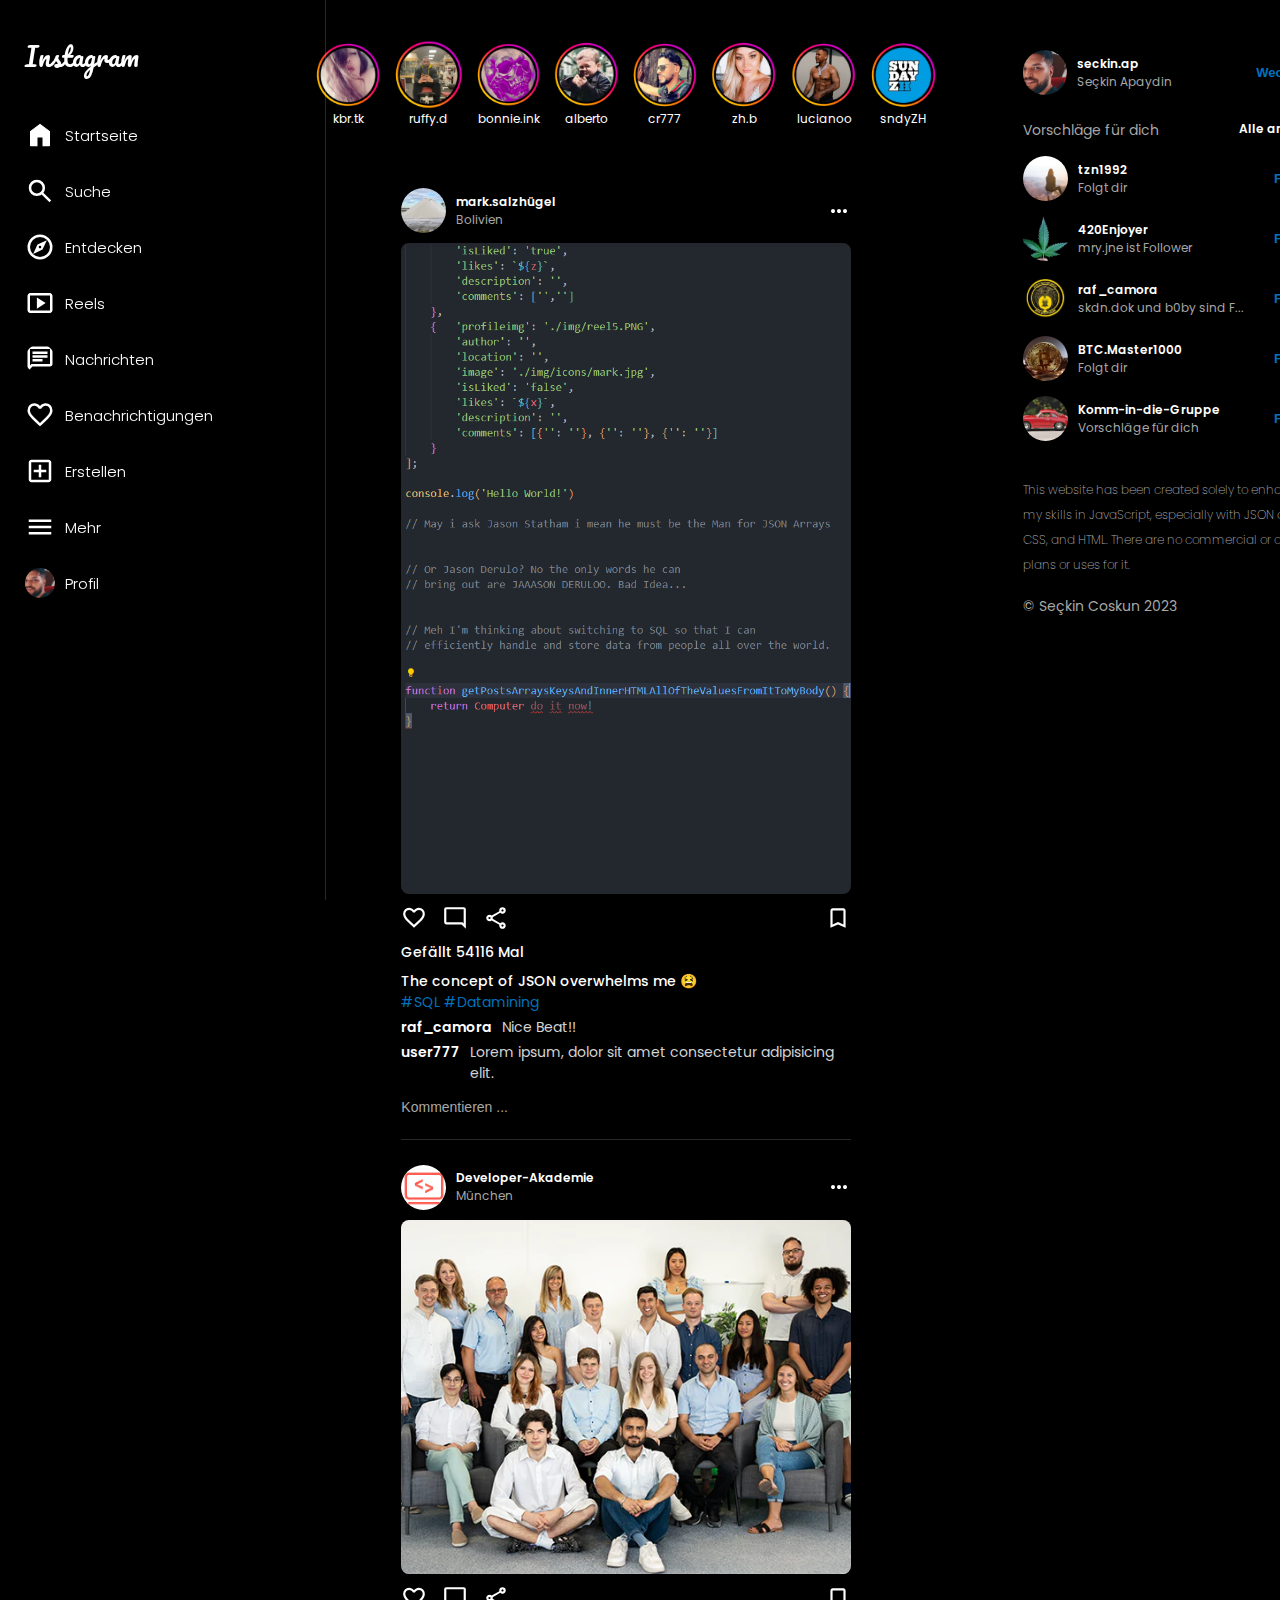
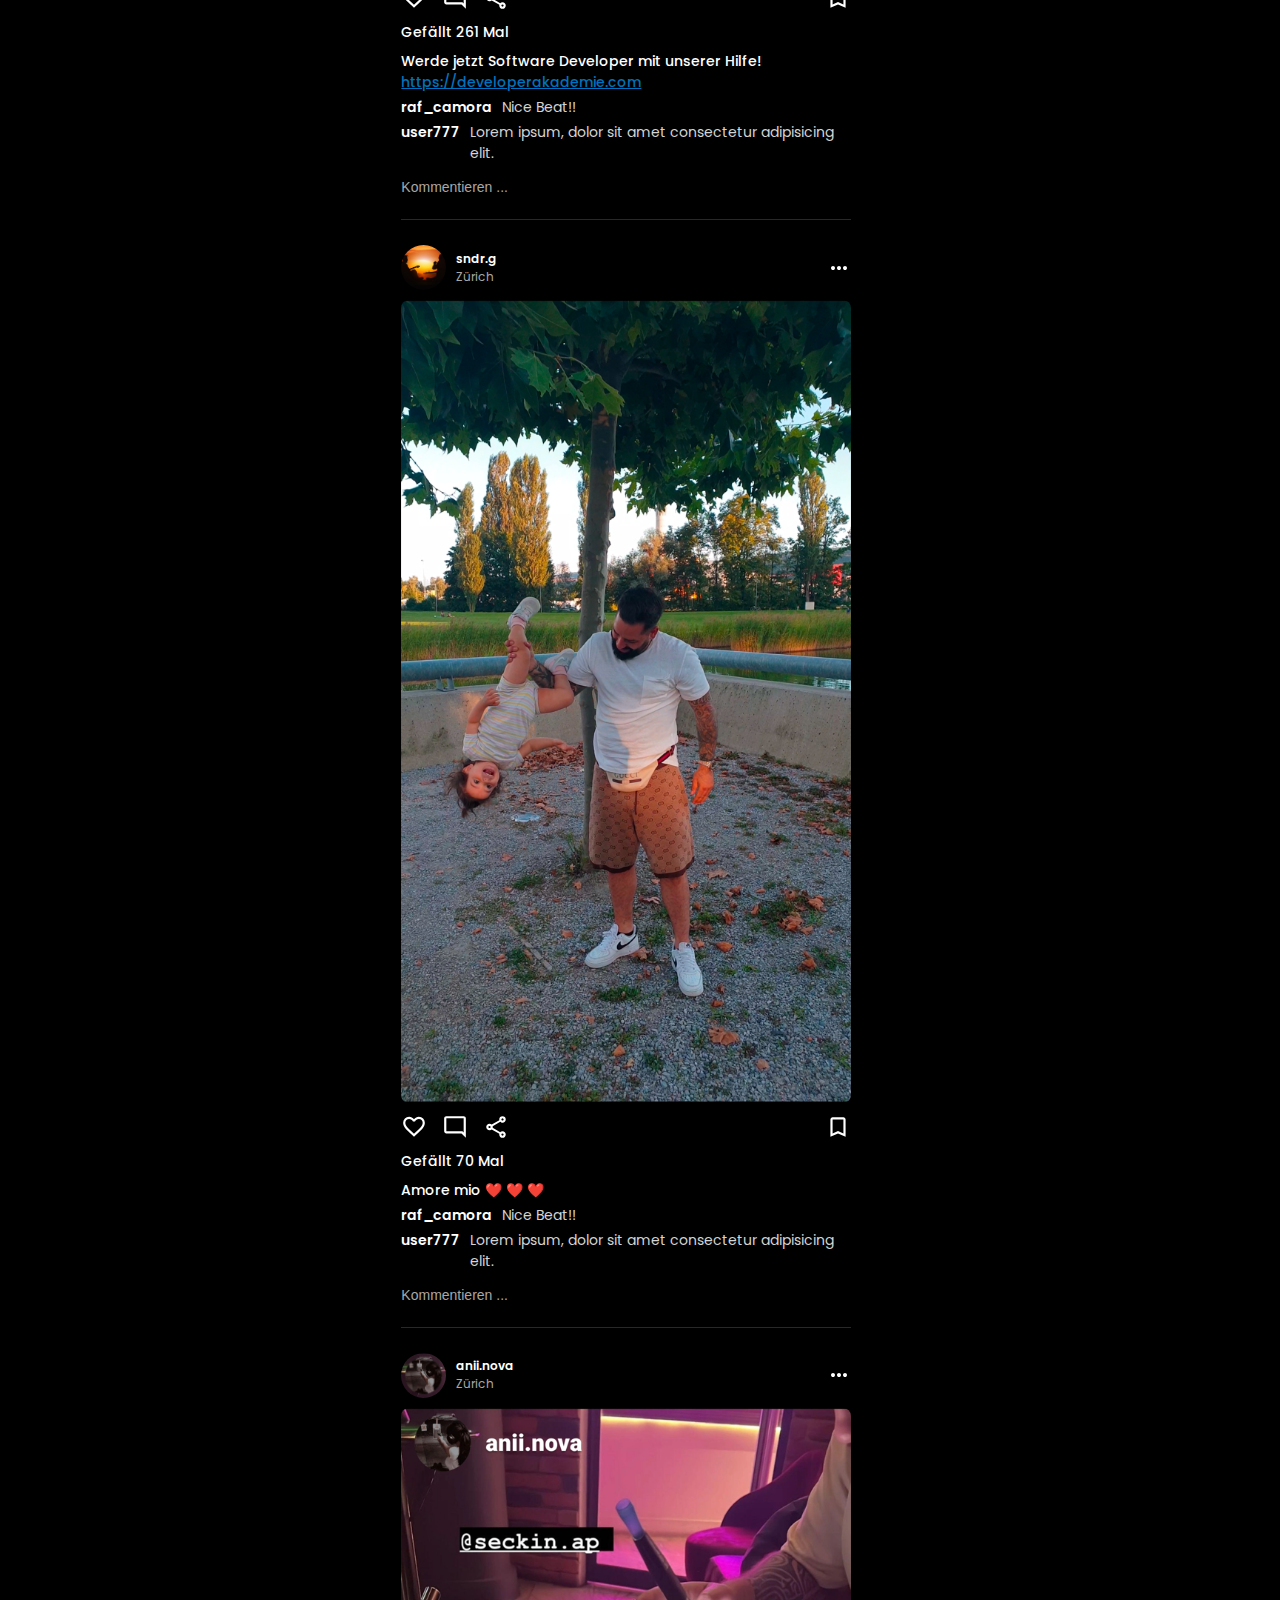
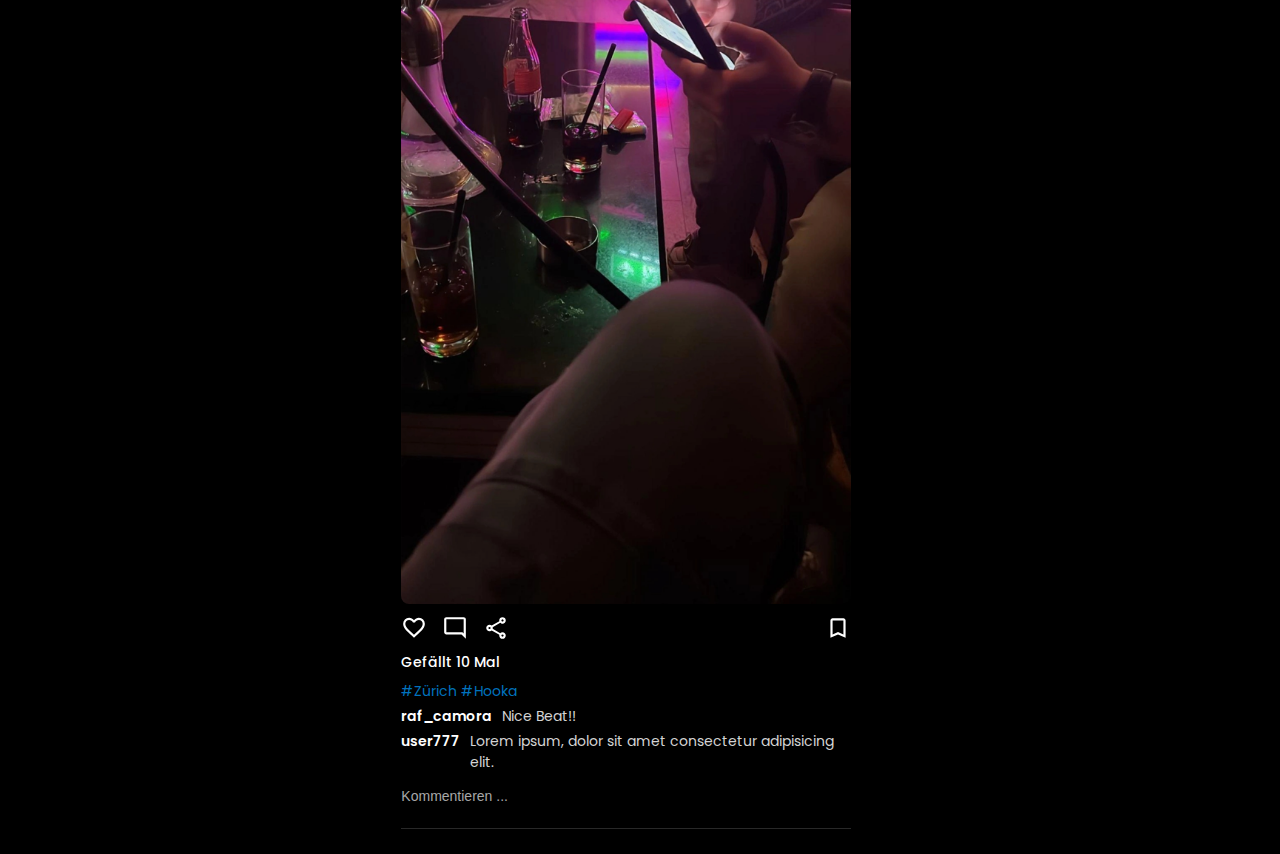
==== commit 6c664121: "insta-clone.improvements" ====
--- a/index.html
+++ b/index.html
@@ -207,7 +207,7 @@
           <div class="suggestion-row">
             <img src="./img/porsche.jpg" alt="Account Bild" />
             <div class="info-div">
-              <p>Komm-in-die-Grp</p>
+              <p>Komm-in-die-Gruppe</p>
               <span>Vorschläge für dich</span>
             </div>
             <button>Folgen</button>
--- a/style.css
+++ b/style.css
@@ -283,6 +283,14 @@
   width: 450px;
 }
 
+.card a {
+  color: #0072BD;
+}
+
+.card a:hover {
+  cursor: pointer;
+}
+
 .card-title-row {
   display: flex;
   align-items: center;
@@ -356,6 +364,31 @@
 
 .card-likes span:hover {
   cursor: pointer;
+}
+
+.card-description {
+  display: flex;
+  margin: 0;
+}
+
+.card-description span {
+  margin: 0;
+  font-size: 14px;
+  font-weight: 500;
+}
+
+.card-hashtags {
+  display: flex;
+  margin: 0;
+}
+
+.card-hashtags a {
+  font-size: 14px;
+  margin: 0;
+}
+
+.card-comments {
+  margin-top: 4px;
 }
 
 .card-comments p {
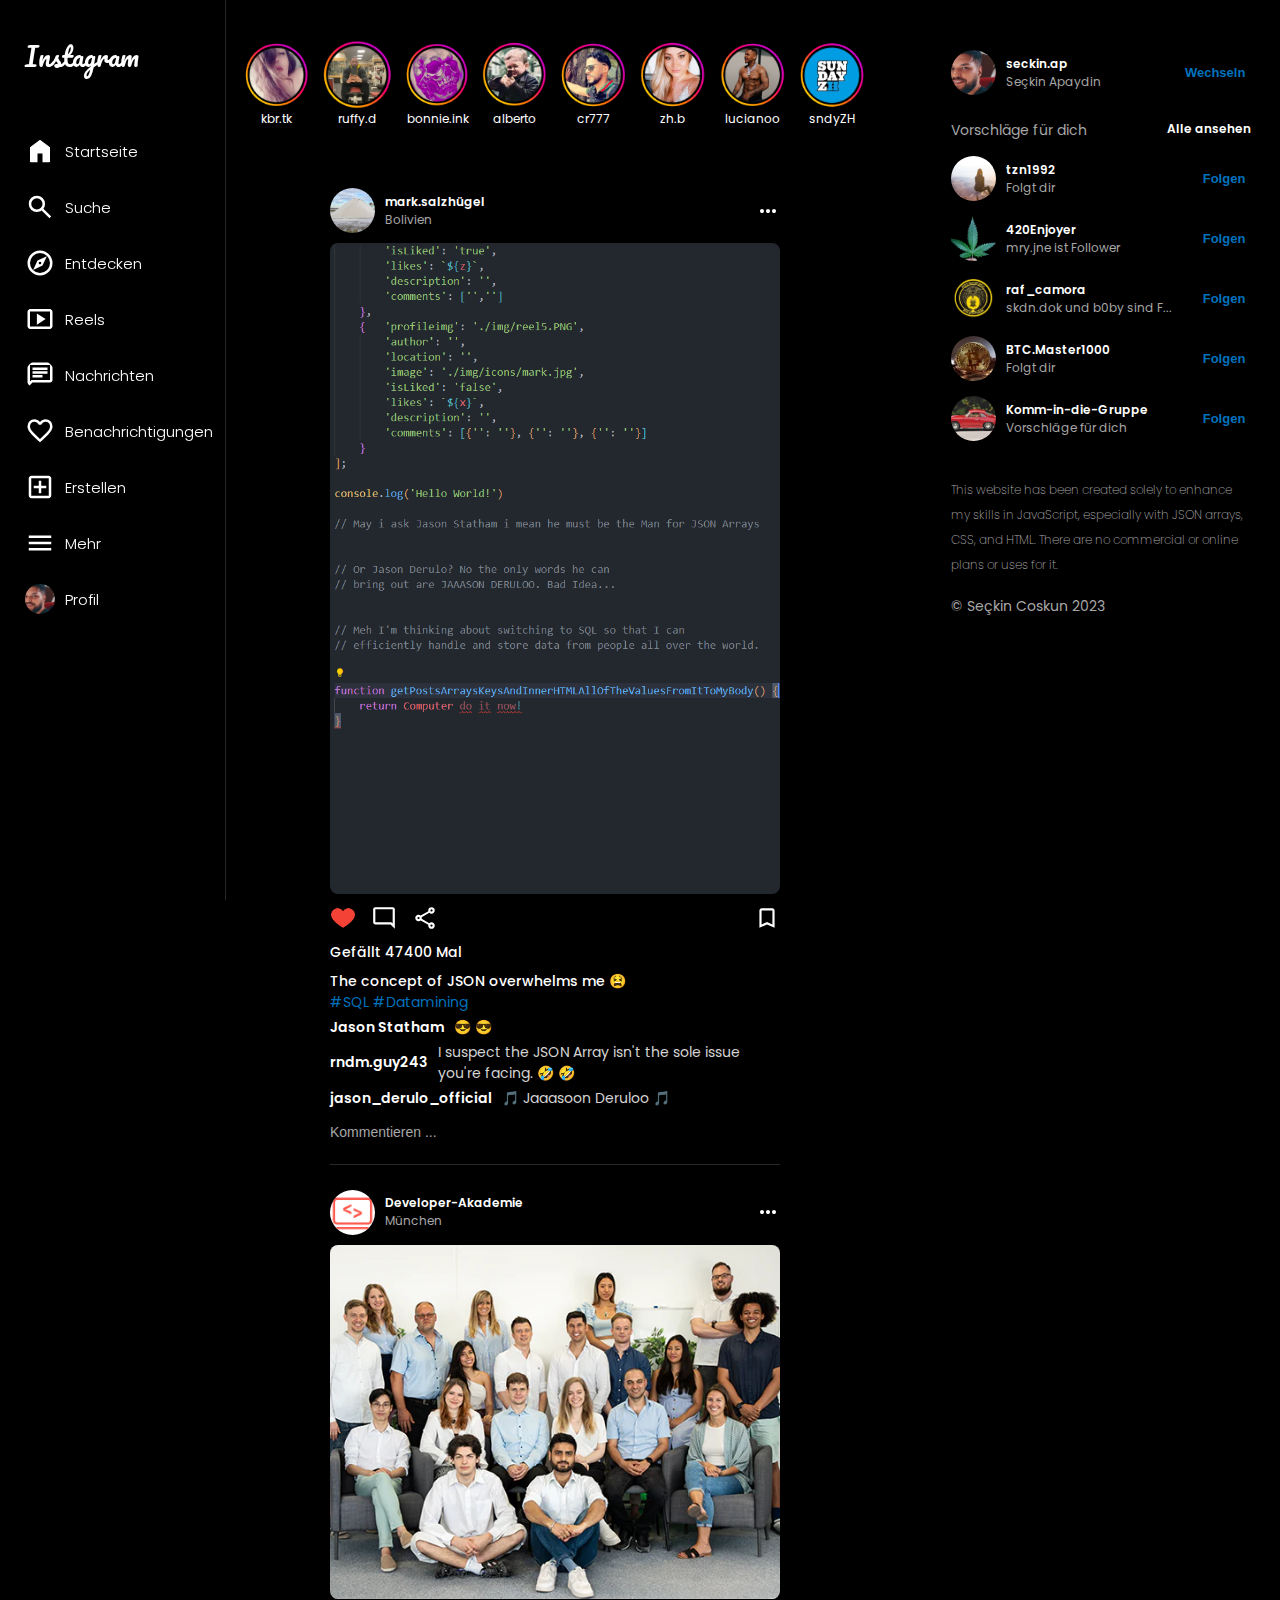
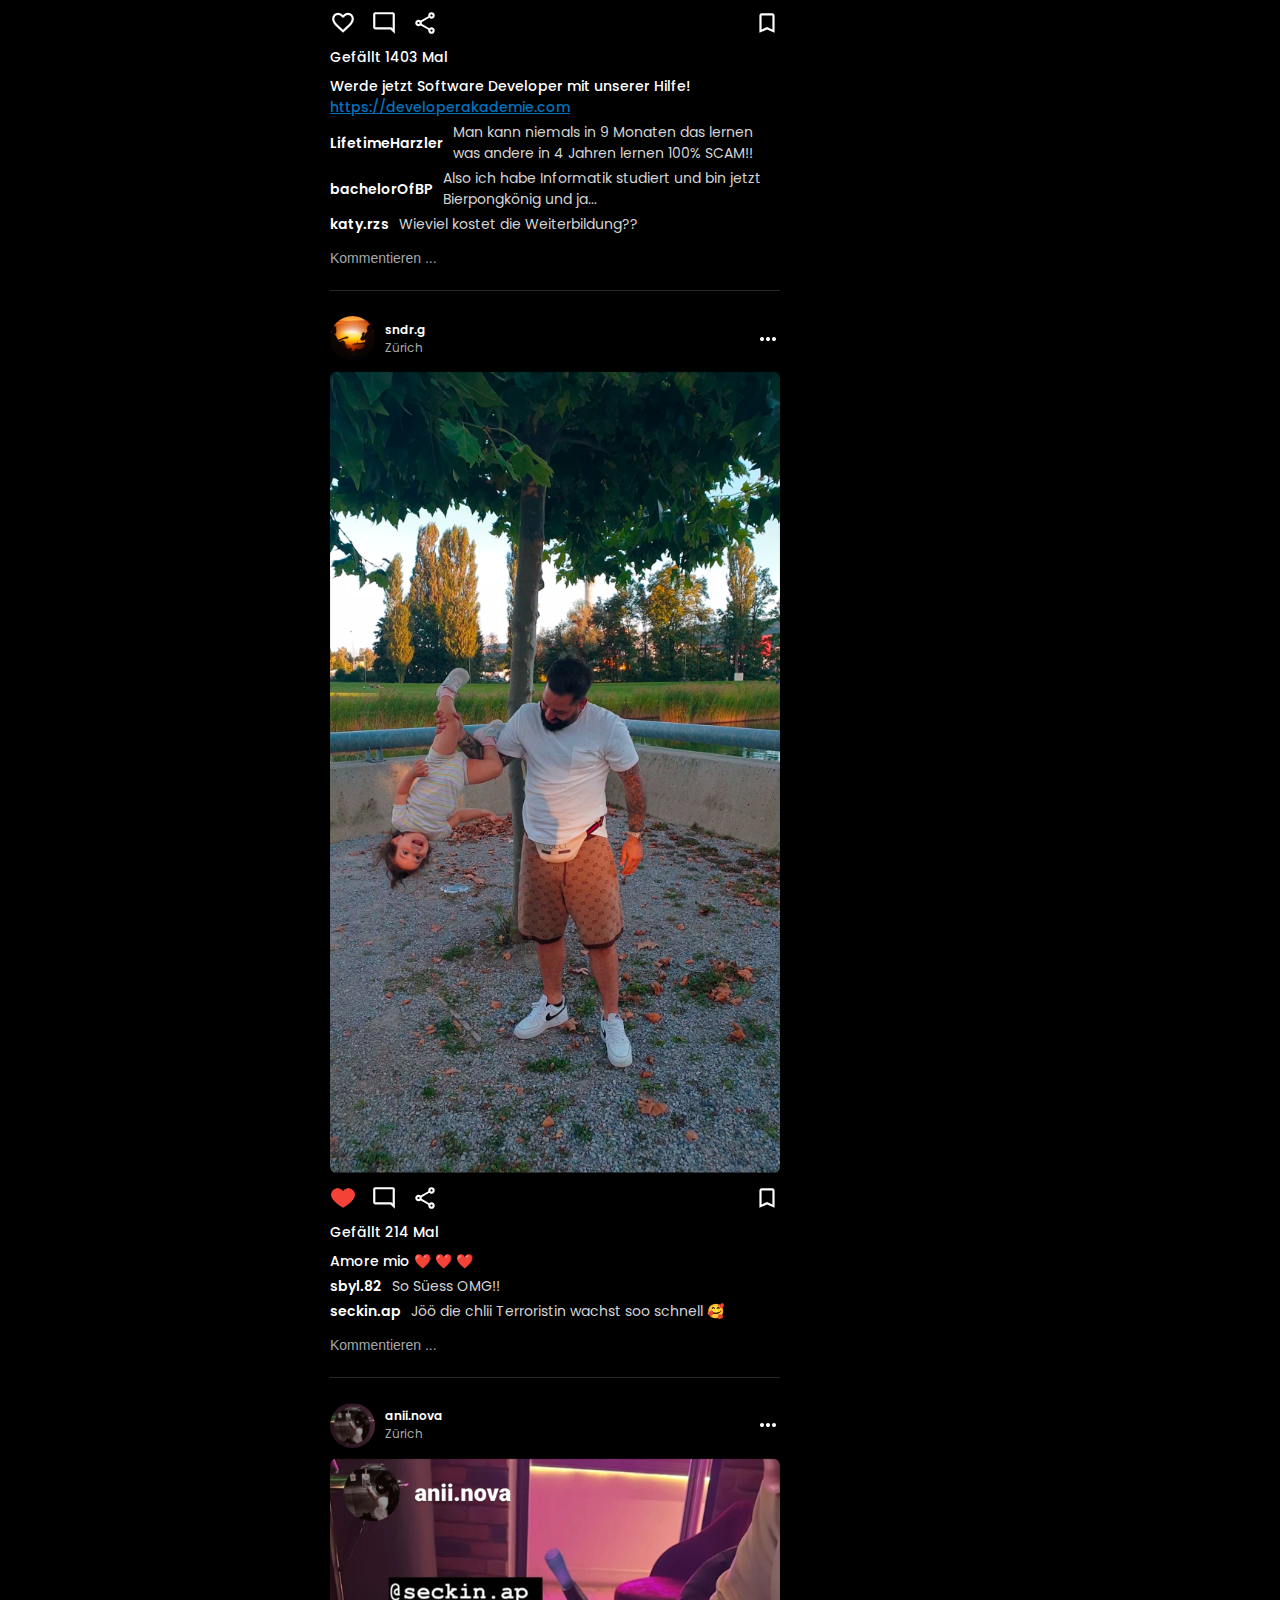
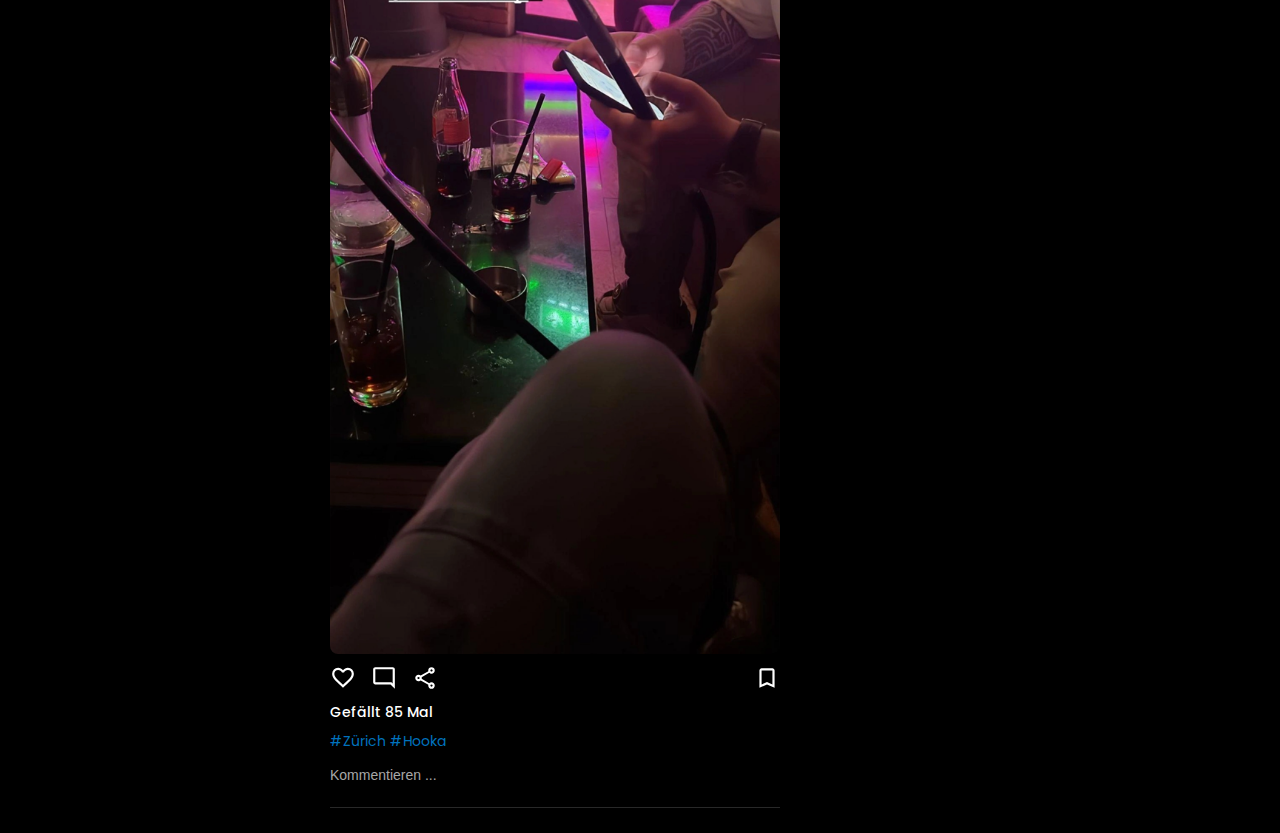
==== commit 79c93176: "insta-clone.final-steps" ====
--- a/index.html
+++ b/index.html
@@ -16,6 +16,13 @@
     <div class="body-container">
       <div class="navbar-side">
         <div class="heading-div"><h1>Instagram</h1></div>
+        <div class="logo-div">
+          <img
+            src="./img/icons/logo-black.PNG"
+            class="insta-logo"
+            alt="Logo"
+          />
+        </div>
         <div>
           <img
             src="./img/icons/home.svg"
--- a/style.css
+++ b/style.css
@@ -4,7 +4,7 @@
     font-family: 'Poppins';
     font-style: normal;
     font-weight: 100;
-    src: url('../fonts/poppins-v20-latin-100.woff2') format('woff2'); /* Chrome 36+, Opera 23+, Firefox 39+, Safari 12+, iOS 10+ */
+    src: url('./fonts/poppins-v20-latin-100.woff2') format('woff2'); /* Chrome 36+, Opera 23+, Firefox 39+, Safari 12+, iOS 10+ */
   }
   /* poppins-100italic - latin */
   @font-face {
@@ -12,7 +12,7 @@
     font-family: 'Poppins';
     font-style: italic;
     font-weight: 100;
-    src: url('../fonts/poppins-v20-latin-100italic.woff2') format('woff2'); /* Chrome 36+, Opera 23+, Firefox 39+, Safari 12+, iOS 10+ */
+    src: url('./fonts/poppins-v20-latin-100italic.woff2') format('woff2'); /* Chrome 36+, Opera 23+, Firefox 39+, Safari 12+, iOS 10+ */
   }
   /* poppins-200 - latin */
   @font-face {
@@ -20,7 +20,7 @@
     font-family: 'Poppins';
     font-style: normal;
     font-weight: 200;
-    src: url('../fonts/poppins-v20-latin-200.woff2') format('woff2'); /* Chrome 36+, Opera 23+, Firefox 39+, Safari 12+, iOS 10+ */
+    src: url('./fonts/poppins-v20-latin-200.woff2') format('woff2'); /* Chrome 36+, Opera 23+, Firefox 39+, Safari 12+, iOS 10+ */
   }
   /* poppins-200italic - latin */
   @font-face {
@@ -28,7 +28,7 @@
     font-family: 'Poppins';
     font-style: italic;
     font-weight: 200;
-    src: url('../fonts/poppins-v20-latin-200italic.woff2') format('woff2'); /* Chrome 36+, Opera 23+, Firefox 39+, Safari 12+, iOS 10+ */
+    src: url('./fonts/poppins-v20-latin-200italic.woff2') format('woff2'); /* Chrome 36+, Opera 23+, Firefox 39+, Safari 12+, iOS 10+ */
   }
   /* poppins-300 - latin */
   @font-face {
@@ -36,7 +36,7 @@
     font-family: 'Poppins';
     font-style: normal;
     font-weight: 300;
-    src: url('../fonts/poppins-v20-latin-300.woff2') format('woff2'); /* Chrome 36+, Opera 23+, Firefox 39+, Safari 12+, iOS 10+ */
+    src: url('./fonts/poppins-v20-latin-300.woff2') format('woff2'); /* Chrome 36+, Opera 23+, Firefox 39+, Safari 12+, iOS 10+ */
   }
   /* poppins-300italic - latin */
   @font-face {
@@ -44,7 +44,7 @@
     font-family: 'Poppins';
     font-style: italic;
     font-weight: 300;
-    src: url('../fonts/poppins-v20-latin-300italic.woff2') format('woff2'); /* Chrome 36+, Opera 23+, Firefox 39+, Safari 12+, iOS 10+ */
+    src: url('./fonts/poppins-v20-latin-300italic.woff2') format('woff2'); /* Chrome 36+, Opera 23+, Firefox 39+, Safari 12+, iOS 10+ */
   }
   /* poppins-regular - latin */
   @font-face {
@@ -52,7 +52,7 @@
     font-family: 'Poppins';
     font-style: normal;
     font-weight: 400;
-    src: url('../fonts/poppins-v20-latin-regular.woff2') format('woff2'); /* Chrome 36+, Opera 23+, Firefox 39+, Safari 12+, iOS 10+ */
+    src: url('./fonts/poppins-v20-latin-regular.woff2') format('woff2'); /* Chrome 36+, Opera 23+, Firefox 39+, Safari 12+, iOS 10+ */
   }
   /* poppins-italic - latin */
   @font-face {
@@ -60,7 +60,7 @@
     font-family: 'Poppins';
     font-style: italic;
     font-weight: 400;
-    src: url('../fonts/poppins-v20-latin-italic.woff2') format('woff2'); /* Chrome 36+, Opera 23+, Firefox 39+, Safari 12+, iOS 10+ */
+    src: url('./fonts/poppins-v20-latin-italic.woff2') format('woff2'); /* Chrome 36+, Opera 23+, Firefox 39+, Safari 12+, iOS 10+ */
   }
   /* poppins-500 - latin */
   @font-face {
@@ -68,7 +68,7 @@
     font-family: 'Poppins';
     font-style: normal;
     font-weight: 500;
-    src: url('../fonts/poppins-v20-latin-500.woff2') format('woff2'); /* Chrome 36+, Opera 23+, Firefox 39+, Safari 12+, iOS 10+ */
+    src: url('./fonts/poppins-v20-latin-500.woff2') format('woff2'); /* Chrome 36+, Opera 23+, Firefox 39+, Safari 12+, iOS 10+ */
   }
   /* poppins-500italic - latin */
   @font-face {
@@ -76,7 +76,7 @@
     font-family: 'Poppins';
     font-style: italic;
     font-weight: 500;
-    src: url('../fonts/poppins-v20-latin-500italic.woff2') format('woff2'); /* Chrome 36+, Opera 23+, Firefox 39+, Safari 12+, iOS 10+ */
+    src: url('./fonts/poppins-v20-latin-500italic.woff2') format('woff2'); /* Chrome 36+, Opera 23+, Firefox 39+, Safari 12+, iOS 10+ */
   }
   /* poppins-600 - latin */
   @font-face {
@@ -84,7 +84,7 @@
     font-family: 'Poppins';
     font-style: normal;
     font-weight: 600;
-    src: url('../fonts/poppins-v20-latin-600.woff2') format('woff2'); /* Chrome 36+, Opera 23+, Firefox 39+, Safari 12+, iOS 10+ */
+    src: url('./fonts/poppins-v20-latin-600.woff2') format('woff2'); /* Chrome 36+, Opera 23+, Firefox 39+, Safari 12+, iOS 10+ */
   }
   /* poppins-600italic - latin */
   @font-face {
@@ -92,7 +92,7 @@
     font-family: 'Poppins';
     font-style: italic;
     font-weight: 600;
-    src: url('../fonts/poppins-v20-latin-600italic.woff2') format('woff2'); /* Chrome 36+, Opera 23+, Firefox 39+, Safari 12+, iOS 10+ */
+    src: url('./fonts/poppins-v20-latin-600italic.woff2') format('woff2'); /* Chrome 36+, Opera 23+, Firefox 39+, Safari 12+, iOS 10+ */
   }
   /* poppins-700 - latin */
   @font-face {
@@ -100,7 +100,7 @@
     font-family: 'Poppins';
     font-style: normal;
     font-weight: 700;
-    src: url('../fonts/poppins-v20-latin-700.woff2') format('woff2'); /* Chrome 36+, Opera 23+, Firefox 39+, Safari 12+, iOS 10+ */
+    src: url('./fonts/poppins-v20-latin-700.woff2') format('woff2'); /* Chrome 36+, Opera 23+, Firefox 39+, Safari 12+, iOS 10+ */
   }
   /* poppins-700italic - latin */
   @font-face {
@@ -108,7 +108,7 @@
     font-family: 'Poppins';
     font-style: italic;
     font-weight: 700;
-    src: url('../fonts/poppins-v20-latin-700italic.woff2') format('woff2'); /* Chrome 36+, Opera 23+, Firefox 39+, Safari 12+, iOS 10+ */
+    src: url('./fonts/poppins-v20-latin-700italic.woff2') format('woff2'); /* Chrome 36+, Opera 23+, Firefox 39+, Safari 12+, iOS 10+ */
   }
   /* poppins-800 - latin */
   @font-face {
@@ -116,7 +116,7 @@
     font-family: 'Poppins';
     font-style: normal;
     font-weight: 800;
-    src: url('../fonts/poppins-v20-latin-800.woff2') format('woff2'); /* Chrome 36+, Opera 23+, Firefox 39+, Safari 12+, iOS 10+ */
+    src: url('./fonts/poppins-v20-latin-800.woff2') format('woff2'); /* Chrome 36+, Opera 23+, Firefox 39+, Safari 12+, iOS 10+ */
   }
   /* poppins-800italic - latin */
   @font-face {
@@ -124,7 +124,7 @@
     font-family: 'Poppins';
     font-style: italic;
     font-weight: 800;
-    src: url('../fonts/poppins-v20-latin-800italic.woff2') format('woff2'); /* Chrome 36+, Opera 23+, Firefox 39+, Safari 12+, iOS 10+ */
+    src: url('./fonts/poppins-v20-latin-800italic.woff2') format('woff2'); /* Chrome 36+, Opera 23+, Firefox 39+, Safari 12+, iOS 10+ */
   }
   /* poppins-900 - latin */
   @font-face {
@@ -132,7 +132,7 @@
     font-family: 'Poppins';
     font-style: normal;
     font-weight: 900;
-    src: url('../fonts/poppins-v20-latin-900.woff2') format('woff2'); /* Chrome 36+, Opera 23+, Firefox 39+, Safari 12+, iOS 10+ */
+    src: url('./fonts/poppins-v20-latin-900.woff2') format('woff2'); /* Chrome 36+, Opera 23+, Firefox 39+, Safari 12+, iOS 10+ */
   }
   /* poppins-900italic - latin */
   @font-face {
@@ -140,7 +140,7 @@
     font-family: 'Poppins';
     font-style: italic;
     font-weight: 900;
-    src: url('../fonts/poppins-v20-latin-900italic.woff2') format('woff2'); /* Chrome 36+, Opera 23+, Firefox 39+, Safari 12+, iOS 10+ */
+    src: url('./fonts/poppins-v20-latin-900italic.woff2') format('woff2'); /* Chrome 36+, Opera 23+, Firefox 39+, Safari 12+, iOS 10+ */
   }
 /* pacifico-regular - latin */
 @font-face {
@@ -148,7 +148,7 @@
     font-family: 'Pacifico';
     font-style: normal;
     font-weight: 400;
-    src: url('../fonts/pacifico-v22-latin-regular.woff2') format('woff2'); /* Chrome 36+, Opera 23+, Firefox 39+, Safari 12+, iOS 10+ */
+    src: url('./fonts/pacifico-v22-latin-regular.woff2') format('woff2'); /* Chrome 36+, Opera 23+, Firefox 39+, Safari 12+, iOS 10+ */
   }
 
 /* START of Main Settings / Templates*/
@@ -206,7 +206,7 @@
 }
 
 .navbar-side h1 {
-    font-family: "Pacifico", sans-serif;
+    font-family: "Pacifico", sans-serif !important;
     font-size: 26px;
     font-weight: 400;
     margin: 20px 0px 20px 0px;
@@ -216,6 +216,14 @@
 .heading-div:hover {
   background-color: black !important;
   cursor: default !important;
+}
+
+.logo-div {
+  display: none;
+}
+
+.insta-logo {
+  display: none;
 }
 
 .navbar-side img {
@@ -410,11 +418,17 @@
 
 .card-comments div {
   display: flex;
-}
-
-.card-input input {
-  display: flex;
-  width: 440px;
+  align-items: center;
+}
+
+.card-input-div {
+  display: flex;
+  align-items: center;
+}
+
+.card-input-div input {
+  display: flex;
+  width: 400px;
   margin: 12px 0px 24px 0px;
   background-color: black;
   color: white;
@@ -423,10 +437,24 @@
   padding: 0;
 }
 
-.card-input input::placeholder {
+.card-input-div input::placeholder {
   font-weight: 500;
   color: #A7A7A7;
   font-size: 14px;
+}
+
+.card-input-div-button {
+  color: #0072BD;
+  font-size: 14px;
+  font-weight: 700;
+  background-color: black;
+  border: none;
+  outline: none;
+}
+
+.card-input-div-button:hover {
+  cursor: pointer;
+  color: azure;
 }
 
 .div-border {
@@ -531,4 +559,79 @@
   font-size: 14px;
   margin-top: 20px;
 }
-/* END of Suggestion Settings */+/* END of Suggestion Settings */
+
+/* START of Mediaquerrys */
+@media(max-width: 1380px) {
+  .navbar-side {
+    width: 210px;
+  }
+
+  .main-container {
+    padding-left: 210px;
+  }
+}
+
+@media(max-width: 1275px) {
+  .navbar-side {
+    width: 60px;
+    margin-left: 0;
+  }
+
+  .main-container {
+    padding-left: 60px;
+  }
+  
+  .navbar-side span {
+    display: none;
+  }
+
+  .heading-div {
+    display: none;
+  }
+
+  .heading-div h1 {
+    display: none;
+  }
+
+  .logo-div {
+    display: flex;
+    margin-bottom: 40px !important;
+  }
+
+  .insta-logo {
+    display: flex;
+  }
+
+}
+
+@media(max-width: 1120px) {
+  .suggestions-side {
+    display: none;
+  }
+}
+
+@media(max-width: 710px) {
+  .navbar-side {
+    margin-left: 0;
+    border-top: 1px solid rgba(255, 255, 255, 0.158);
+    width: 100%;
+    height: 50px;
+    position: fixed;
+    right: 0;
+    left: 0;
+    bottom: 0;
+    display: flex;
+    flex-direction: row;
+    background-color: black;
+  }
+
+  .logo-div {
+    display: flex;
+    margin-bottom: 0px !important;
+  }
+
+  .main-container {
+    padding-left: 0;
+  }
+}